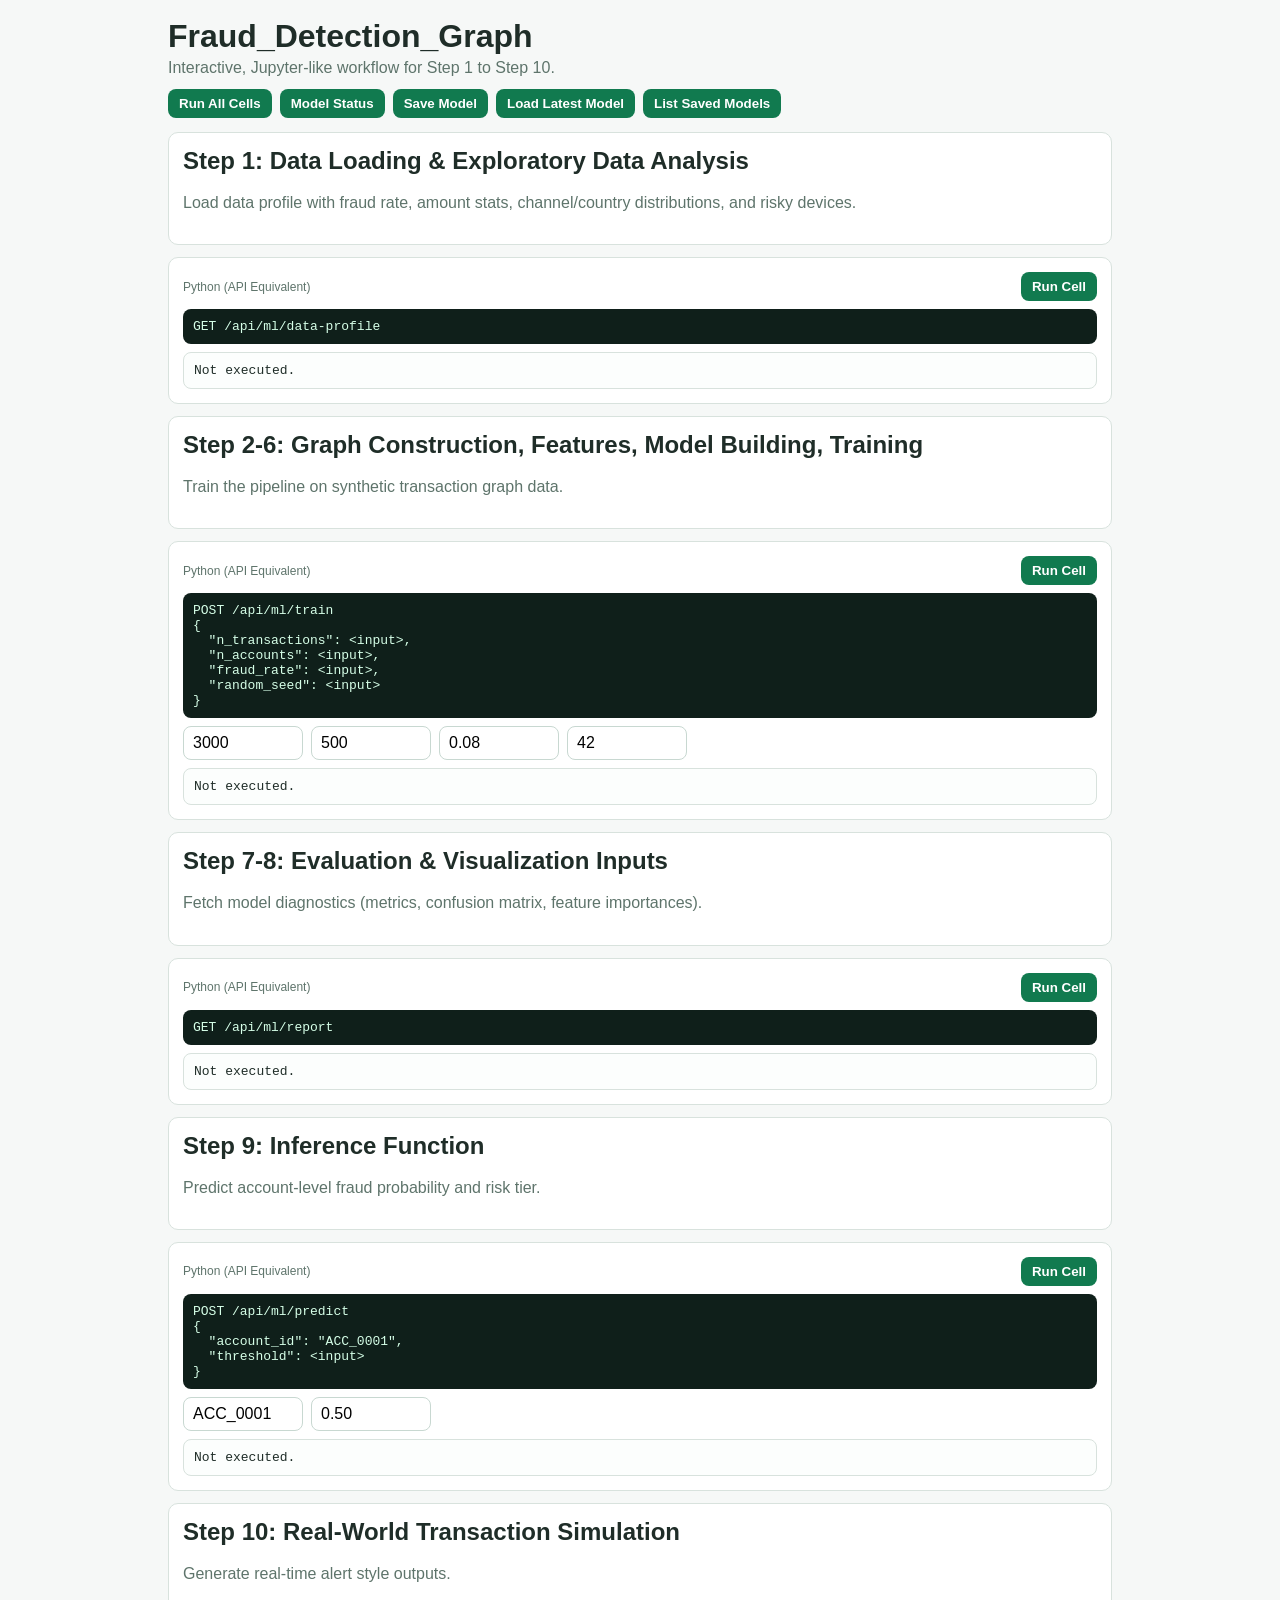
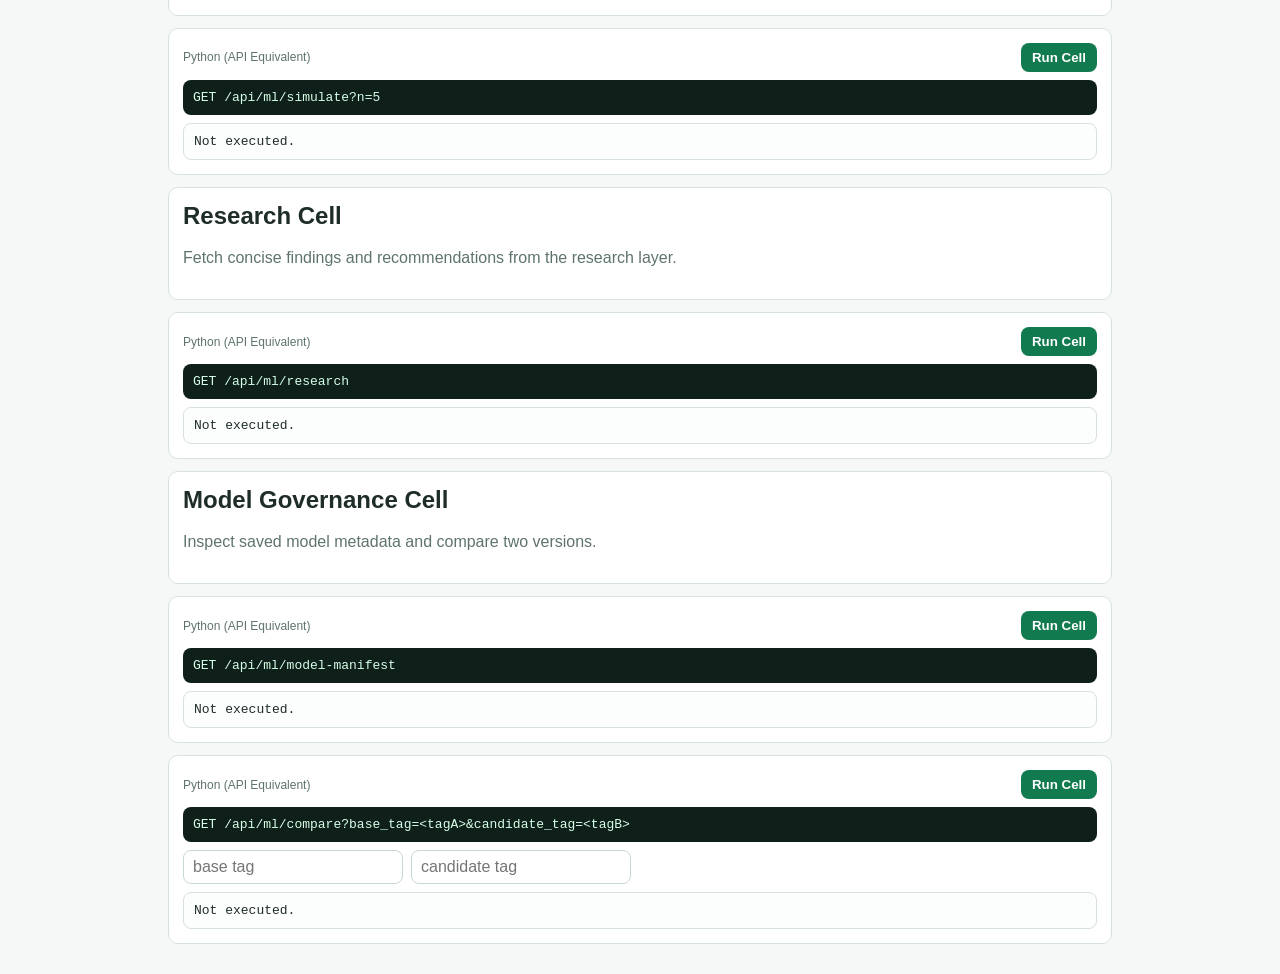
==== frontend/notebook.html @ 2dd6fee1 "feat: major upgrade to Fraud_Detection_Graph full-stack platform Backend: added notebook route, exte" ====
<!doctype html>
<html lang="en">
  <head>
    <meta charset="UTF-8" />
    <meta name="viewport" content="width=device-width, initial-scale=1.0" />
    <title>Fraud_Detection_Graph</title>
    <style>
      :root {
        --bg: #f6f8f7;
        --ink: #1f2d28;
        --muted: #5e746b;
        --card: #ffffff;
        --code: #0f1f1a;
        --accent: #117a4f;
      }
      * { box-sizing: border-box; }
      body { margin: 0; background: var(--bg); color: var(--ink); font-family: "Segoe UI", Tahoma, sans-serif; }
      .wrap { max-width: 980px; margin: 0 auto; padding: 18px; }
      .header { margin-bottom: 12px; }
      .header h1 { margin: 0; }
      .header p { margin: 4px 0 0; color: var(--muted); }
      .topbar {
        display: flex; gap: 8px; flex-wrap: wrap; margin: 10px 0 14px;
      }
      .cell {
        background: var(--card);
        border: 1px solid #d8e2dd;
        border-radius: 10px;
        padding: 14px;
        margin-bottom: 12px;
      }
      .md h2 { margin: 0 0 6px; }
      .md p, .md li { color: var(--muted); line-height: 1.45; }
      .code .toolbar { display: flex; justify-content: space-between; align-items: center; margin-bottom: 8px; }
      .lang { font-size: 12px; color: var(--muted); }
      button {
        border: 0; border-radius: 8px; background: var(--accent); color: white;
        padding: 7px 11px; cursor: pointer; font-weight: 600;
      }
      .in {
        padding: 7px 9px; border: 1px solid #c8d8d1; border-radius: 8px; font: inherit; width: 120px;
      }
      pre {
        margin: 0; padding: 10px; border-radius: 8px;
        background: var(--code); color: #d6ffe8; overflow: auto; font-size: 13px;
      }
      .out {
        margin-top: 8px; border: 1px solid #d8e2dd; border-radius: 8px;
        background: #fcfefd; padding: 10px; font-family: Consolas, monospace; font-size: 13px; white-space: pre-wrap;
      }
    </style>
  </head>
  <body>
    <div class="wrap">
      <div class="header">
        <h1>Fraud_Detection_Graph</h1>
        <p>Interactive, Jupyter-like workflow for Step 1 to Step 10.</p>
      </div>
      <div class="topbar">
        <button id="runAllBtn">Run All Cells</button>
        <button id="statusBtn">Model Status</button>
        <button id="saveBtn">Save Model</button>
        <button id="loadBtn">Load Latest Model</button>
        <button id="modelsBtn">List Saved Models</button>
      </div>

      <section class="cell md">
        <h2>Step 1: Data Loading & Exploratory Data Analysis</h2>
        <p>Load data profile with fraud rate, amount stats, channel/country distributions, and risky devices.</p>
      </section>
      <section class="cell code">
        <div class="toolbar">
          <span class="lang">Python (API Equivalent)</span>
          <button data-run="profile">Run Cell</button>
        </div>
        <pre>GET /api/ml/data-profile</pre>
        <div id="out-profile" class="out">Not executed.</div>
      </section>

      <section class="cell md">
        <h2>Step 2-6: Graph Construction, Features, Model Building, Training</h2>
        <p>Train the pipeline on synthetic transaction graph data.</p>
      </section>
      <section class="cell code">
        <div class="toolbar">
          <span class="lang">Python (API Equivalent)</span>
          <button data-run="train">Run Cell</button>
        </div>
        <pre>POST /api/ml/train
{
  "n_transactions": &lt;input&gt;,
  "n_accounts": &lt;input&gt;,
  "fraud_rate": &lt;input&gt;,
  "random_seed": &lt;input&gt;
}</pre>
        <div style="display:flex; gap:8px; flex-wrap:wrap; margin-top:8px;">
          <input class="in" id="nTx" type="number" value="3000" min="500" max="20000" />
          <input class="in" id="nAccounts" type="number" value="500" min="100" max="5000" />
          <input class="in" id="fraudRate" type="number" value="0.08" min="0.01" max="0.5" step="0.01" />
          <input class="in" id="seed" type="number" value="42" min="1" max="99999" />
        </div>
        <div id="out-train" class="out">Not executed.</div>
      </section>

      <section class="cell md">
        <h2>Step 7-8: Evaluation & Visualization Inputs</h2>
        <p>Fetch model diagnostics (metrics, confusion matrix, feature importances).</p>
      </section>
      <section class="cell code">
        <div class="toolbar">
          <span class="lang">Python (API Equivalent)</span>
          <button data-run="report">Run Cell</button>
        </div>
        <pre>GET /api/ml/report</pre>
        <div id="out-report" class="out">Not executed.</div>
      </section>

      <section class="cell md">
        <h2>Step 9: Inference Function</h2>
        <p>Predict account-level fraud probability and risk tier.</p>
      </section>
      <section class="cell code">
        <div class="toolbar">
          <span class="lang">Python (API Equivalent)</span>
          <button data-run="predict">Run Cell</button>
        </div>
        <pre>POST /api/ml/predict
{
  "account_id": "ACC_0001",
  "threshold": &lt;input&gt;
}</pre>
        <div style="display:flex; gap:8px; flex-wrap:wrap; margin-top:8px;">
          <input class="in" id="predictAccount" type="text" value="ACC_0001" />
          <input class="in" id="threshold" type="number" value="0.50" min="0.05" max="0.95" step="0.01" />
        </div>
        <div id="out-predict" class="out">Not executed.</div>
      </section>

      <section class="cell md">
        <h2>Step 10: Real-World Transaction Simulation</h2>
        <p>Generate real-time alert style outputs.</p>
      </section>
      <section class="cell code">
        <div class="toolbar">
          <span class="lang">Python (API Equivalent)</span>
          <button data-run="simulate">Run Cell</button>
        </div>
        <pre>GET /api/ml/simulate?n=5</pre>
        <div id="out-simulate" class="out">Not executed.</div>
      </section>

      <section class="cell md">
        <h2>Research Cell</h2>
        <p>Fetch concise findings and recommendations from the research layer.</p>
      </section>
      <section class="cell code">
        <div class="toolbar">
          <span class="lang">Python (API Equivalent)</span>
          <button data-run="research">Run Cell</button>
        </div>
        <pre>GET /api/ml/research</pre>
        <div id="out-research" class="out">Not executed.</div>
      </section>

      <section class="cell md">
        <h2>Model Governance Cell</h2>
        <p>Inspect saved model metadata and compare two versions.</p>
      </section>
      <section class="cell code">
        <div class="toolbar">
          <span class="lang">Python (API Equivalent)</span>
          <button data-run="manifest">Run Cell</button>
        </div>
        <pre>GET /api/ml/model-manifest</pre>
        <div id="out-manifest" class="out">Not executed.</div>
      </section>
      <section class="cell code">
        <div class="toolbar">
          <span class="lang">Python (API Equivalent)</span>
          <button data-run="compare">Run Cell</button>
        </div>
        <pre>GET /api/ml/compare?base_tag=&lt;tagA&gt;&candidate_tag=&lt;tagB&gt;</pre>
        <div style="display:flex; gap:8px; flex-wrap:wrap; margin-top:8px;">
          <input class="in" id="baseTag" type="text" placeholder="base tag" style="width:220px;" />
          <input class="in" id="candidateTag" type="text" placeholder="candidate tag" style="width:220px;" />
        </div>
        <div id="out-compare" class="out">Not executed.</div>
      </section>
    </div>

    <script>
      async function callApi(url, options = {}) {
        const res = await fetch(url, options);
        const text = await res.text();
        let data = text;
        try { data = JSON.parse(text); } catch {}
        if (!res.ok) throw new Error(typeof data === "string" ? data : JSON.stringify(data, null, 2));
        return data;
      }

      function show(id, data) {
        document.getElementById(id).textContent = typeof data === "string" ? data : JSON.stringify(data, null, 2);
      }

      async function run(which) {
        try {
          if (which === "profile") show("out-profile", await callApi("/api/ml/data-profile"));
          if (which === "train") show("out-train", await callApi("/api/ml/train", {
            method: "POST",
            headers: { "Content-Type": "application/json" },
            body: JSON.stringify({
              n_transactions: Number(document.getElementById("nTx").value),
              n_accounts: Number(document.getElementById("nAccounts").value),
              fraud_rate: Number(document.getElementById("fraudRate").value),
              random_seed: Number(document.getElementById("seed").value)
            })
          }));
          if (which === "report") show("out-report", await callApi("/api/ml/report"));
          if (which === "predict") show("out-predict", await callApi("/api/ml/predict", {
            method: "POST",
            headers: { "Content-Type": "application/json" },
            body: JSON.stringify({
              account_id: document.getElementById("predictAccount").value,
              threshold: Number(document.getElementById("threshold").value)
            })
          }));
          if (which === "simulate") show("out-simulate", await callApi("/api/ml/simulate?n=5"));
          if (which === "research") show("out-research", await callApi("/api/ml/research"));
          if (which === "status") show("out-report", await callApi("/api/ml/status"));
          if (which === "save") show("out-report", await callApi("/api/ml/save", { method: "POST" }));
          if (which === "load") show("out-report", await callApi("/api/ml/load", { method: "POST" }));
          if (which === "models") {
            const models = await callApi("/api/ml/models");
            show("out-report", models);
            if (models.length >= 2) {
              document.getElementById("baseTag").value = models[1];
              document.getElementById("candidateTag").value = models[0];
            } else if (models.length === 1) {
              document.getElementById("baseTag").value = models[0];
              document.getElementById("candidateTag").value = models[0];
            }
          }
          if (which === "manifest") show("out-manifest", await callApi("/api/ml/model-manifest"));
          if (which === "compare") {
            const base = encodeURIComponent(document.getElementById("baseTag").value);
            const cand = encodeURIComponent(document.getElementById("candidateTag").value);
            show("out-compare", await callApi(`/api/ml/compare?base_tag=${base}&candidate_tag=${cand}`));
          }
        } catch (e) {
          const map = {
            profile: "out-profile",
            train: "out-train",
            report: "out-report",
            predict: "out-predict",
            simulate: "out-simulate",
            research: "out-research",
            status: "out-report",
            save: "out-report",
            load: "out-report",
            models: "out-report",
            manifest: "out-manifest",
            compare: "out-compare"
          };
          show(map[which], `Error: ${e.message}`);
        }
      }

      document.querySelectorAll("button[data-run]").forEach((btn) => {
        btn.addEventListener("click", () => run(btn.dataset.run));
      });
      document.getElementById("statusBtn").addEventListener("click", () => run("status"));
      document.getElementById("saveBtn").addEventListener("click", () => run("save"));
      document.getElementById("loadBtn").addEventListener("click", () => run("load"));
      document.getElementById("modelsBtn").addEventListener("click", () => run("models"));
      document.getElementById("runAllBtn").addEventListener("click", async () => {
        for (const step of ["profile", "train", "report", "predict", "simulate", "research", "save", "models", "manifest"]) {
          // keep sequential order like notebook execution
          await run(step);
        }
      });
    </script>
  </body>
</html>
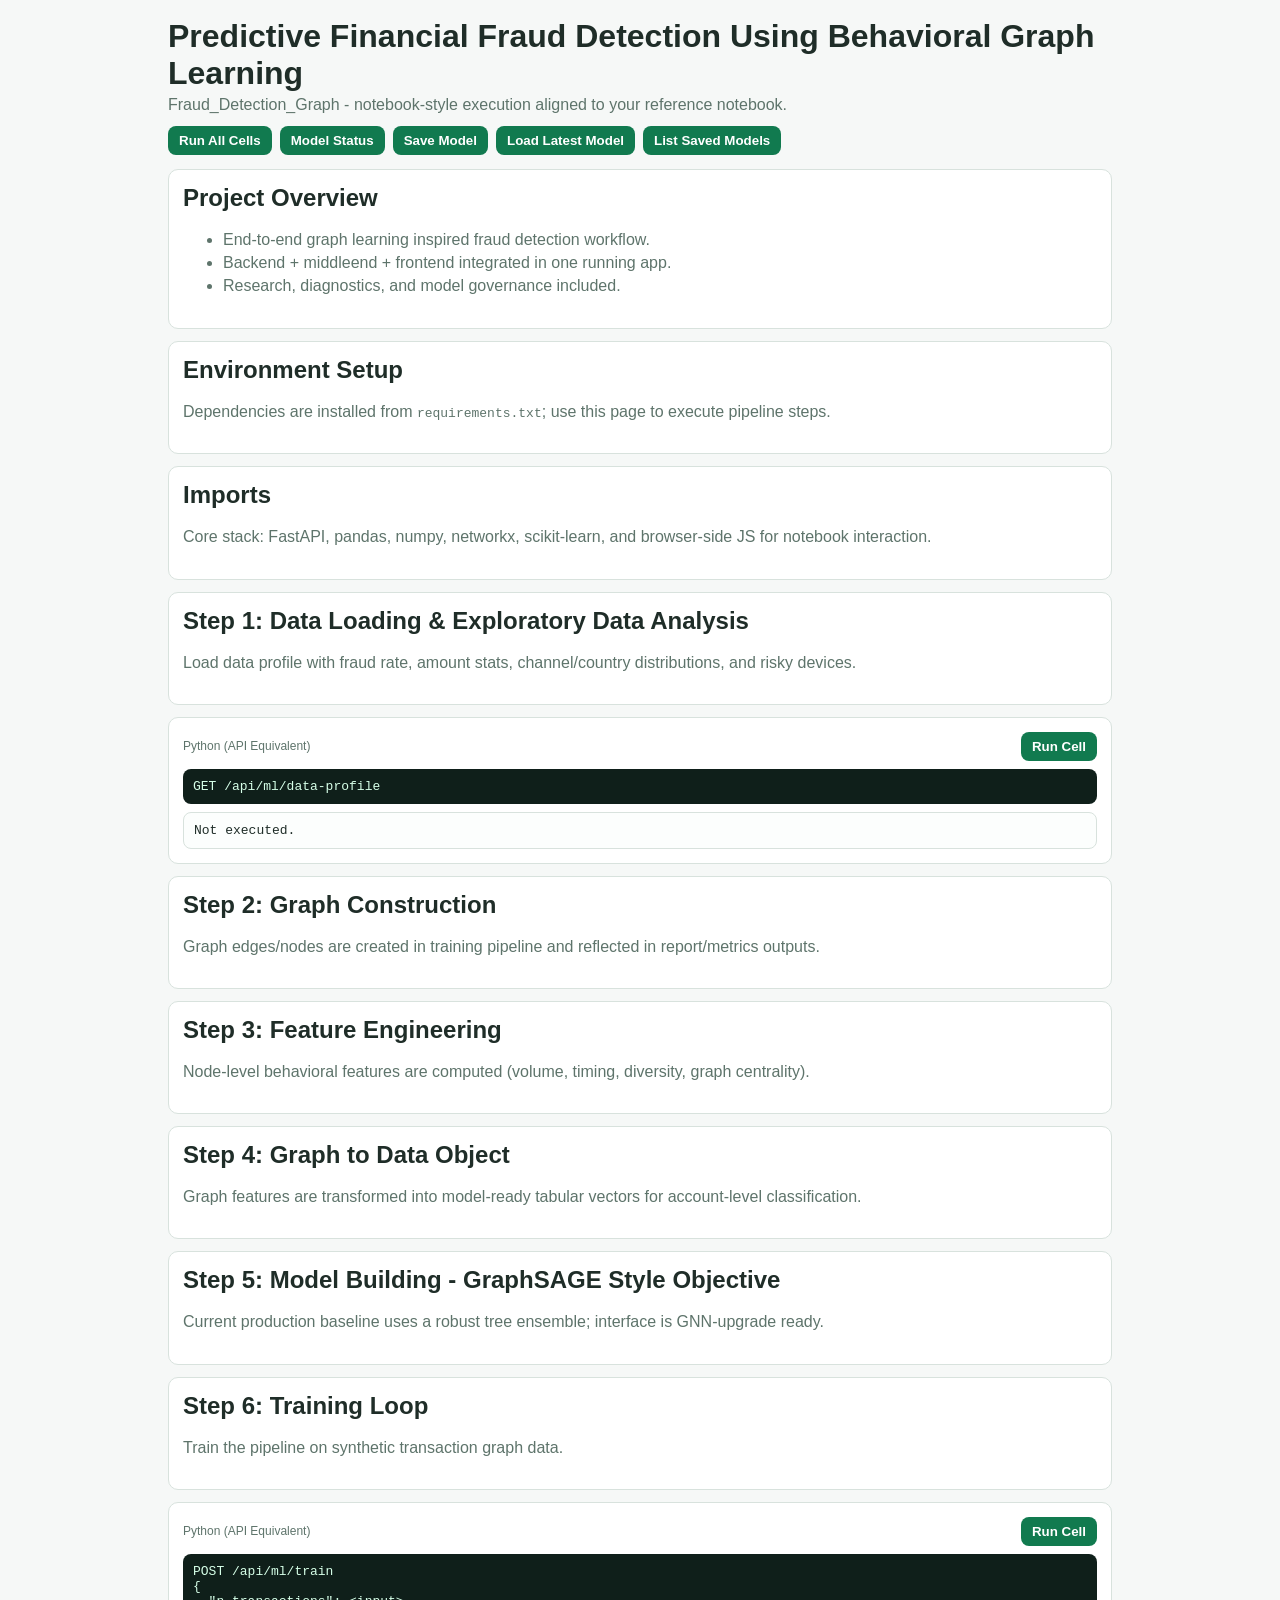
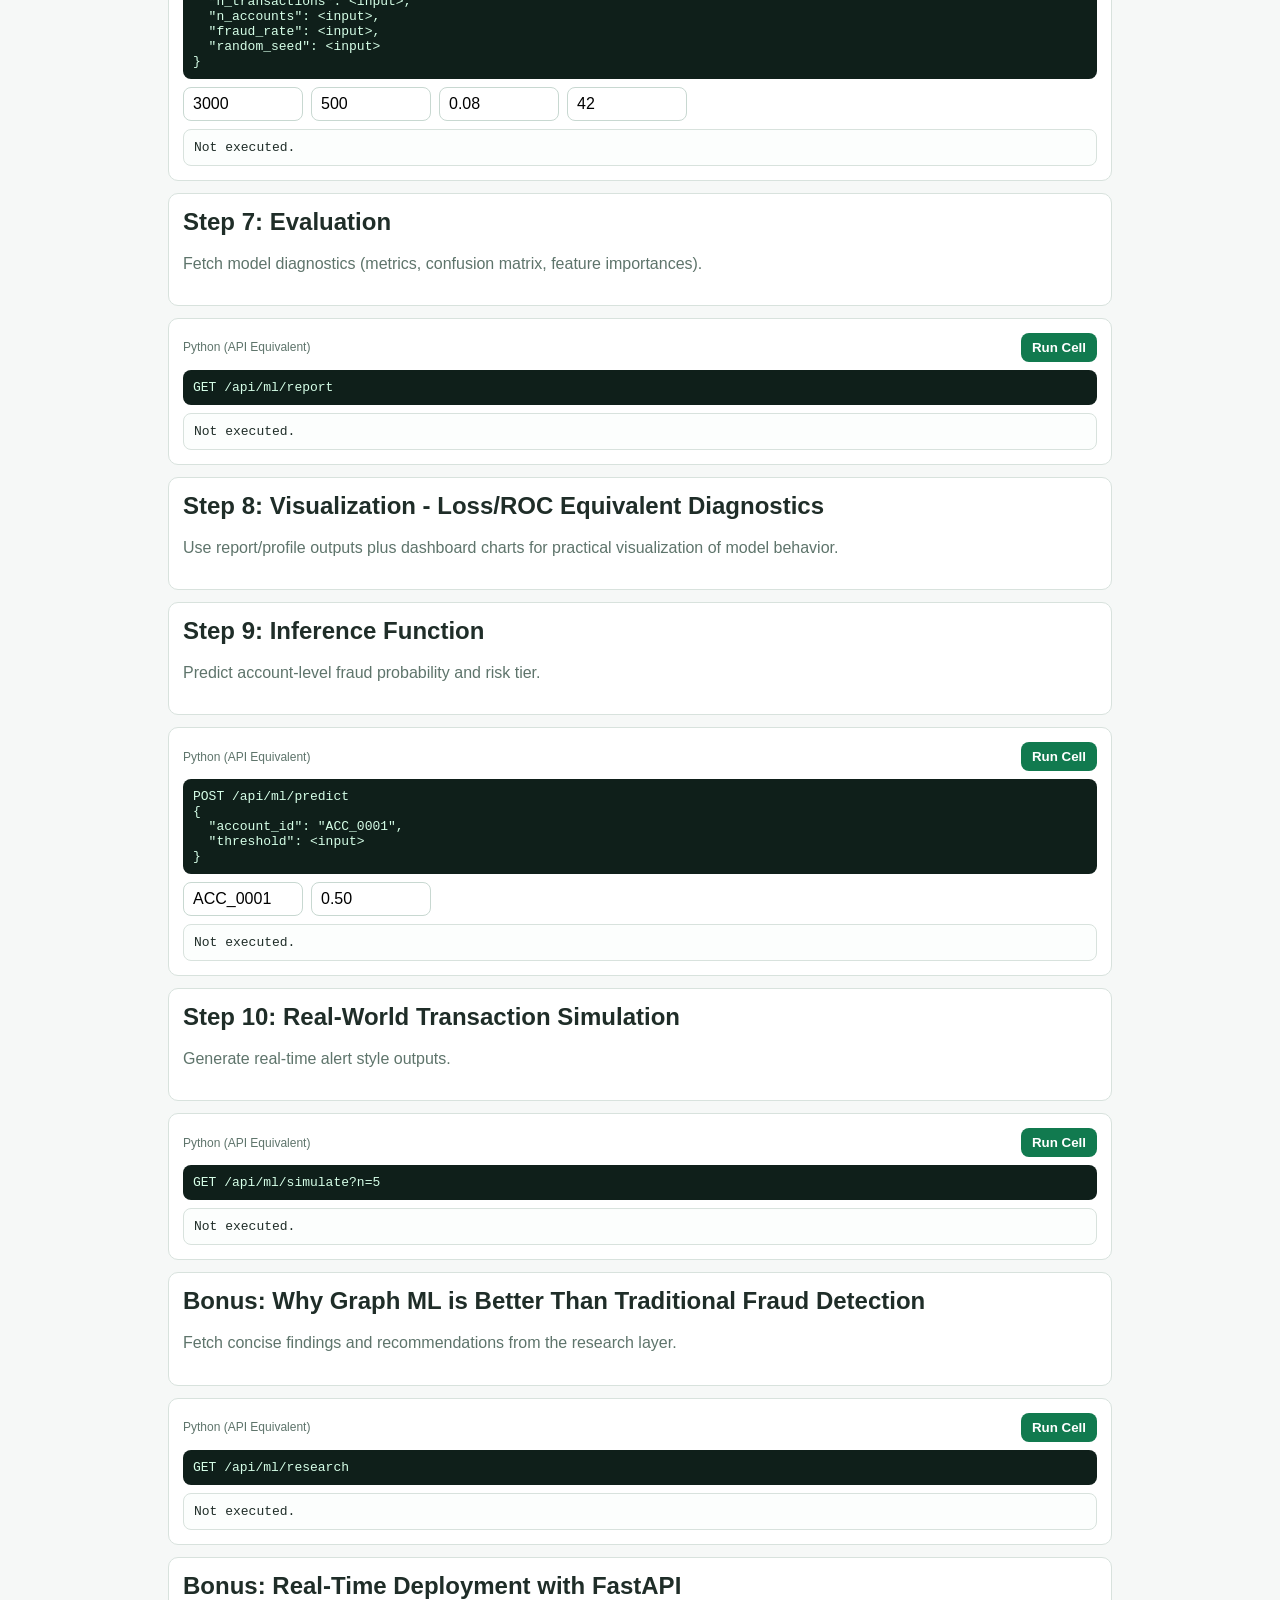
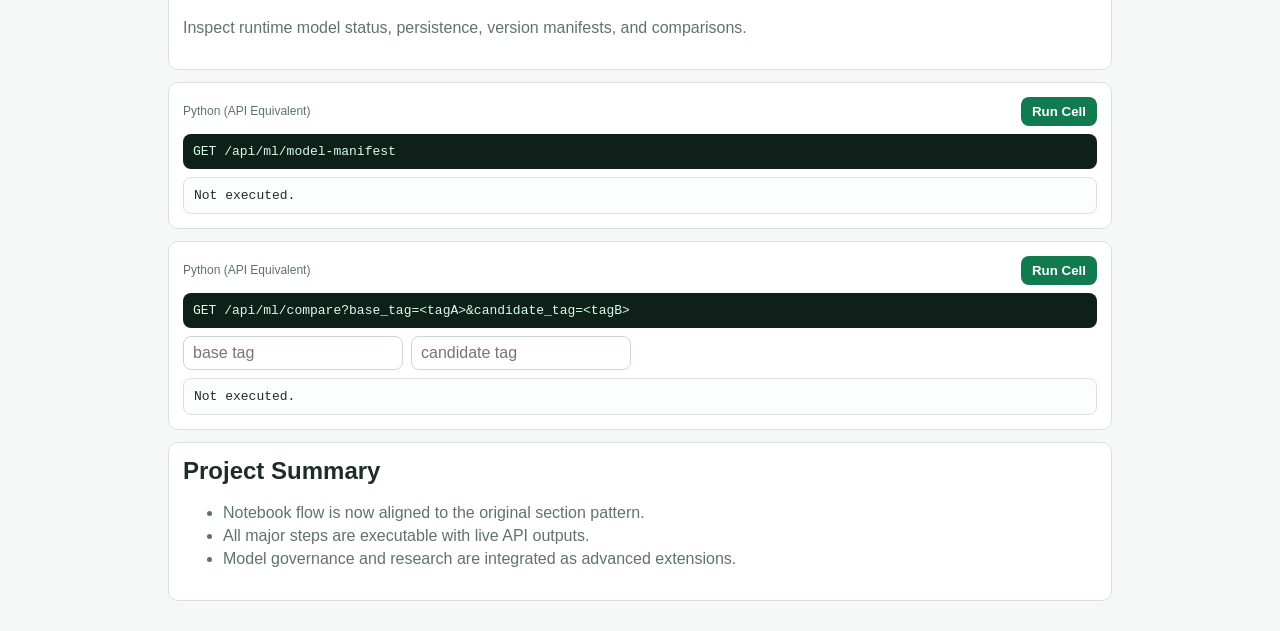
==== commit cc44219e: "Align repo with reference notebook structure and improve full-stack demo" ====
--- a/frontend/notebook.html
+++ b/frontend/notebook.html
@@ -53,8 +53,8 @@
   <body>
     <div class="wrap">
       <div class="header">
-        <h1>Fraud_Detection_Graph</h1>
-        <p>Interactive, Jupyter-like workflow for Step 1 to Step 10.</p>
+        <h1>Predictive Financial Fraud Detection Using Behavioral Graph Learning</h1>
+        <p>Fraud_Detection_Graph - notebook-style execution aligned to your reference notebook.</p>
       </div>
       <div class="topbar">
         <button id="runAllBtn">Run All Cells</button>
@@ -65,6 +65,25 @@
       </div>
 
       <section class="cell md">
+        <h2>Project Overview</h2>
+        <ul>
+          <li>End-to-end graph learning inspired fraud detection workflow.</li>
+          <li>Backend + middleend + frontend integrated in one running app.</li>
+          <li>Research, diagnostics, and model governance included.</li>
+        </ul>
+      </section>
+
+      <section class="cell md">
+        <h2>Environment Setup</h2>
+        <p>Dependencies are installed from <code>requirements.txt</code>; use this page to execute pipeline steps.</p>
+      </section>
+
+      <section class="cell md">
+        <h2>Imports</h2>
+        <p>Core stack: FastAPI, pandas, numpy, networkx, scikit-learn, and browser-side JS for notebook interaction.</p>
+      </section>
+
+      <section class="cell md">
         <h2>Step 1: Data Loading & Exploratory Data Analysis</h2>
         <p>Load data profile with fraud rate, amount stats, channel/country distributions, and risky devices.</p>
       </section>
@@ -78,7 +97,27 @@
       </section>
 
       <section class="cell md">
-        <h2>Step 2-6: Graph Construction, Features, Model Building, Training</h2>
+        <h2>Step 2: Graph Construction</h2>
+        <p>Graph edges/nodes are created in training pipeline and reflected in report/metrics outputs.</p>
+      </section>
+
+      <section class="cell md">
+        <h2>Step 3: Feature Engineering</h2>
+        <p>Node-level behavioral features are computed (volume, timing, diversity, graph centrality).</p>
+      </section>
+
+      <section class="cell md">
+        <h2>Step 4: Graph to Data Object</h2>
+        <p>Graph features are transformed into model-ready tabular vectors for account-level classification.</p>
+      </section>
+
+      <section class="cell md">
+        <h2>Step 5: Model Building - GraphSAGE Style Objective</h2>
+        <p>Current production baseline uses a robust tree ensemble; interface is GNN-upgrade ready.</p>
+      </section>
+
+      <section class="cell md">
+        <h2>Step 6: Training Loop</h2>
         <p>Train the pipeline on synthetic transaction graph data.</p>
       </section>
       <section class="cell code">
@@ -103,7 +142,7 @@
       </section>
 
       <section class="cell md">
-        <h2>Step 7-8: Evaluation & Visualization Inputs</h2>
+        <h2>Step 7: Evaluation</h2>
         <p>Fetch model diagnostics (metrics, confusion matrix, feature importances).</p>
       </section>
       <section class="cell code">
@@ -113,6 +152,11 @@
         </div>
         <pre>GET /api/ml/report</pre>
         <div id="out-report" class="out">Not executed.</div>
+      </section>
+
+      <section class="cell md">
+        <h2>Step 8: Visualization - Loss/ROC Equivalent Diagnostics</h2>
+        <p>Use report/profile outputs plus dashboard charts for practical visualization of model behavior.</p>
       </section>
 
       <section class="cell md">
@@ -150,7 +194,7 @@
       </section>
 
       <section class="cell md">
-        <h2>Research Cell</h2>
+        <h2>Bonus: Why Graph ML is Better Than Traditional Fraud Detection</h2>
         <p>Fetch concise findings and recommendations from the research layer.</p>
       </section>
       <section class="cell code">
@@ -163,8 +207,8 @@
       </section>
 
       <section class="cell md">
-        <h2>Model Governance Cell</h2>
-        <p>Inspect saved model metadata and compare two versions.</p>
+        <h2>Bonus: Real-Time Deployment with FastAPI</h2>
+        <p>Inspect runtime model status, persistence, version manifests, and comparisons.</p>
       </section>
       <section class="cell code">
         <div class="toolbar">
@@ -185,6 +229,15 @@
           <input class="in" id="candidateTag" type="text" placeholder="candidate tag" style="width:220px;" />
         </div>
         <div id="out-compare" class="out">Not executed.</div>
+      </section>
+
+      <section class="cell md">
+        <h2>Project Summary</h2>
+        <ul>
+          <li>Notebook flow is now aligned to the original section pattern.</li>
+          <li>All major steps are executable with live API outputs.</li>
+          <li>Model governance and research are integrated as advanced extensions.</li>
+        </ul>
       </section>
     </div>
 
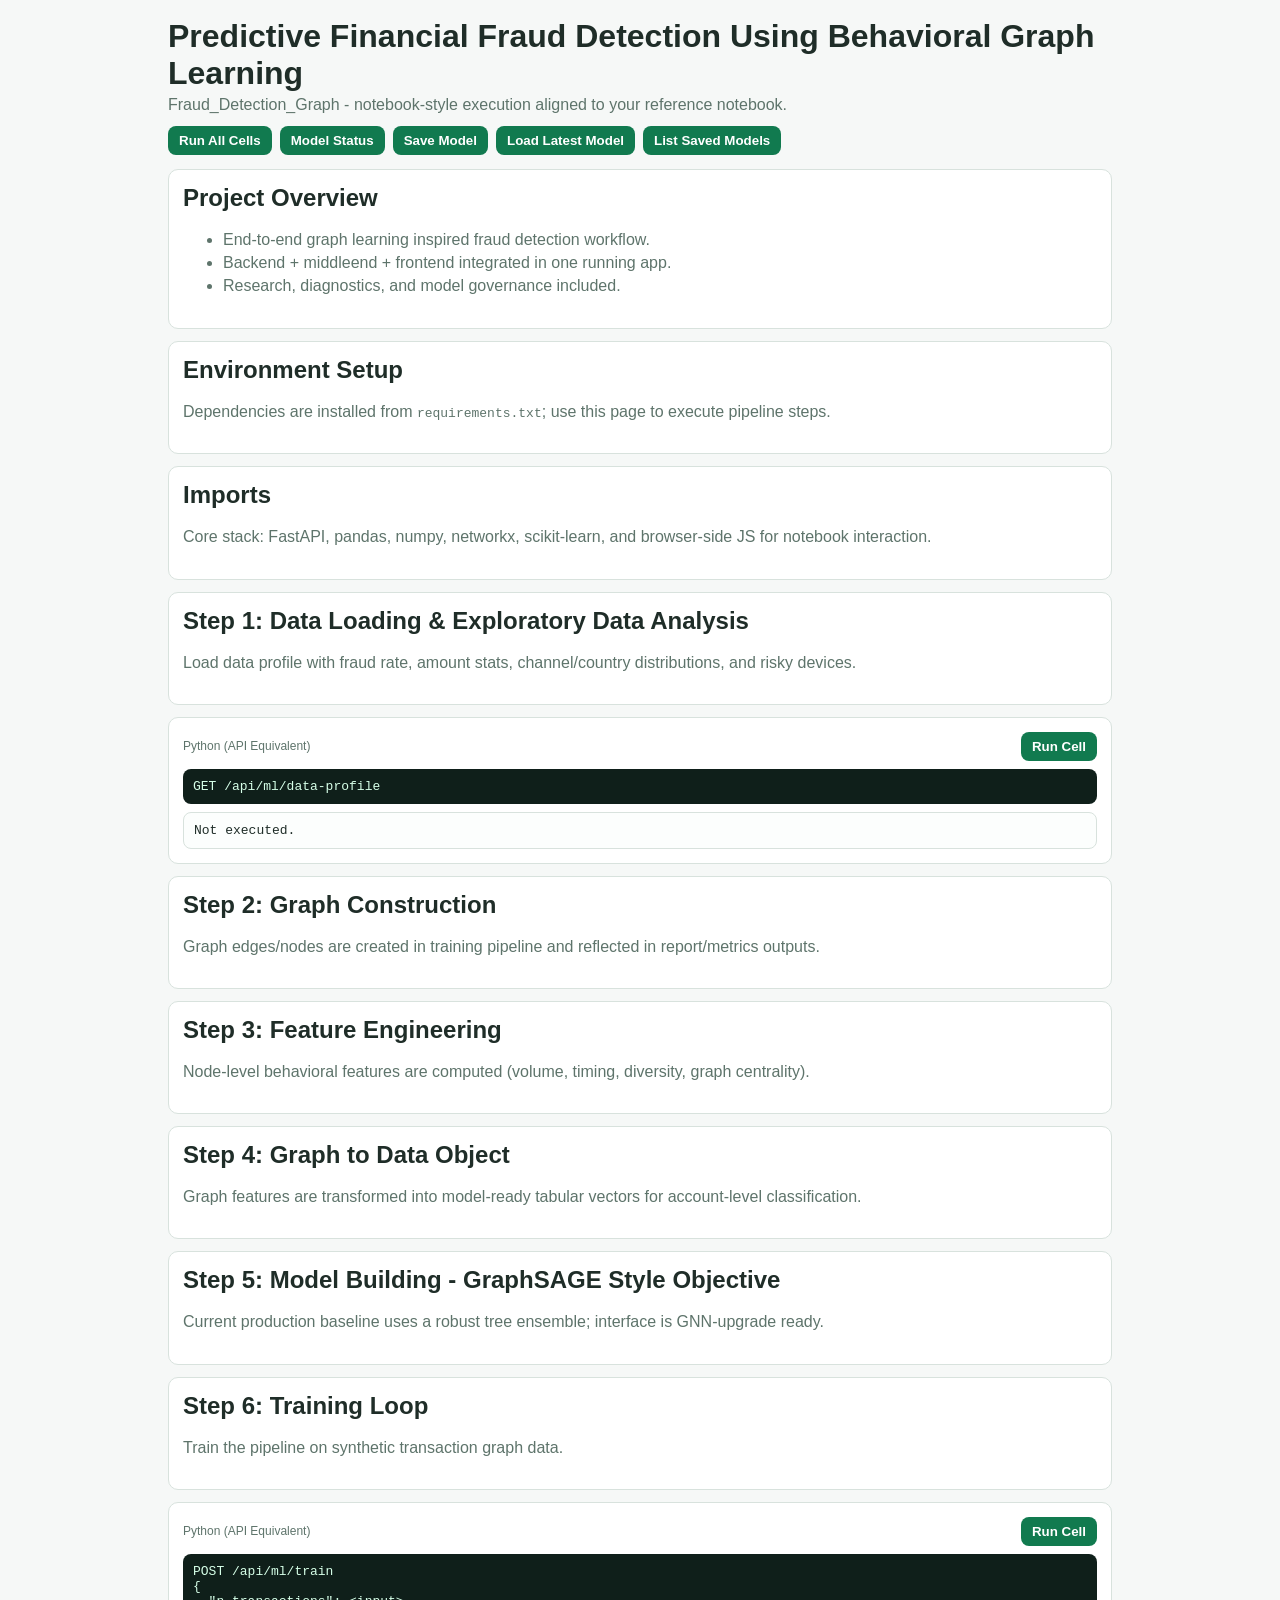
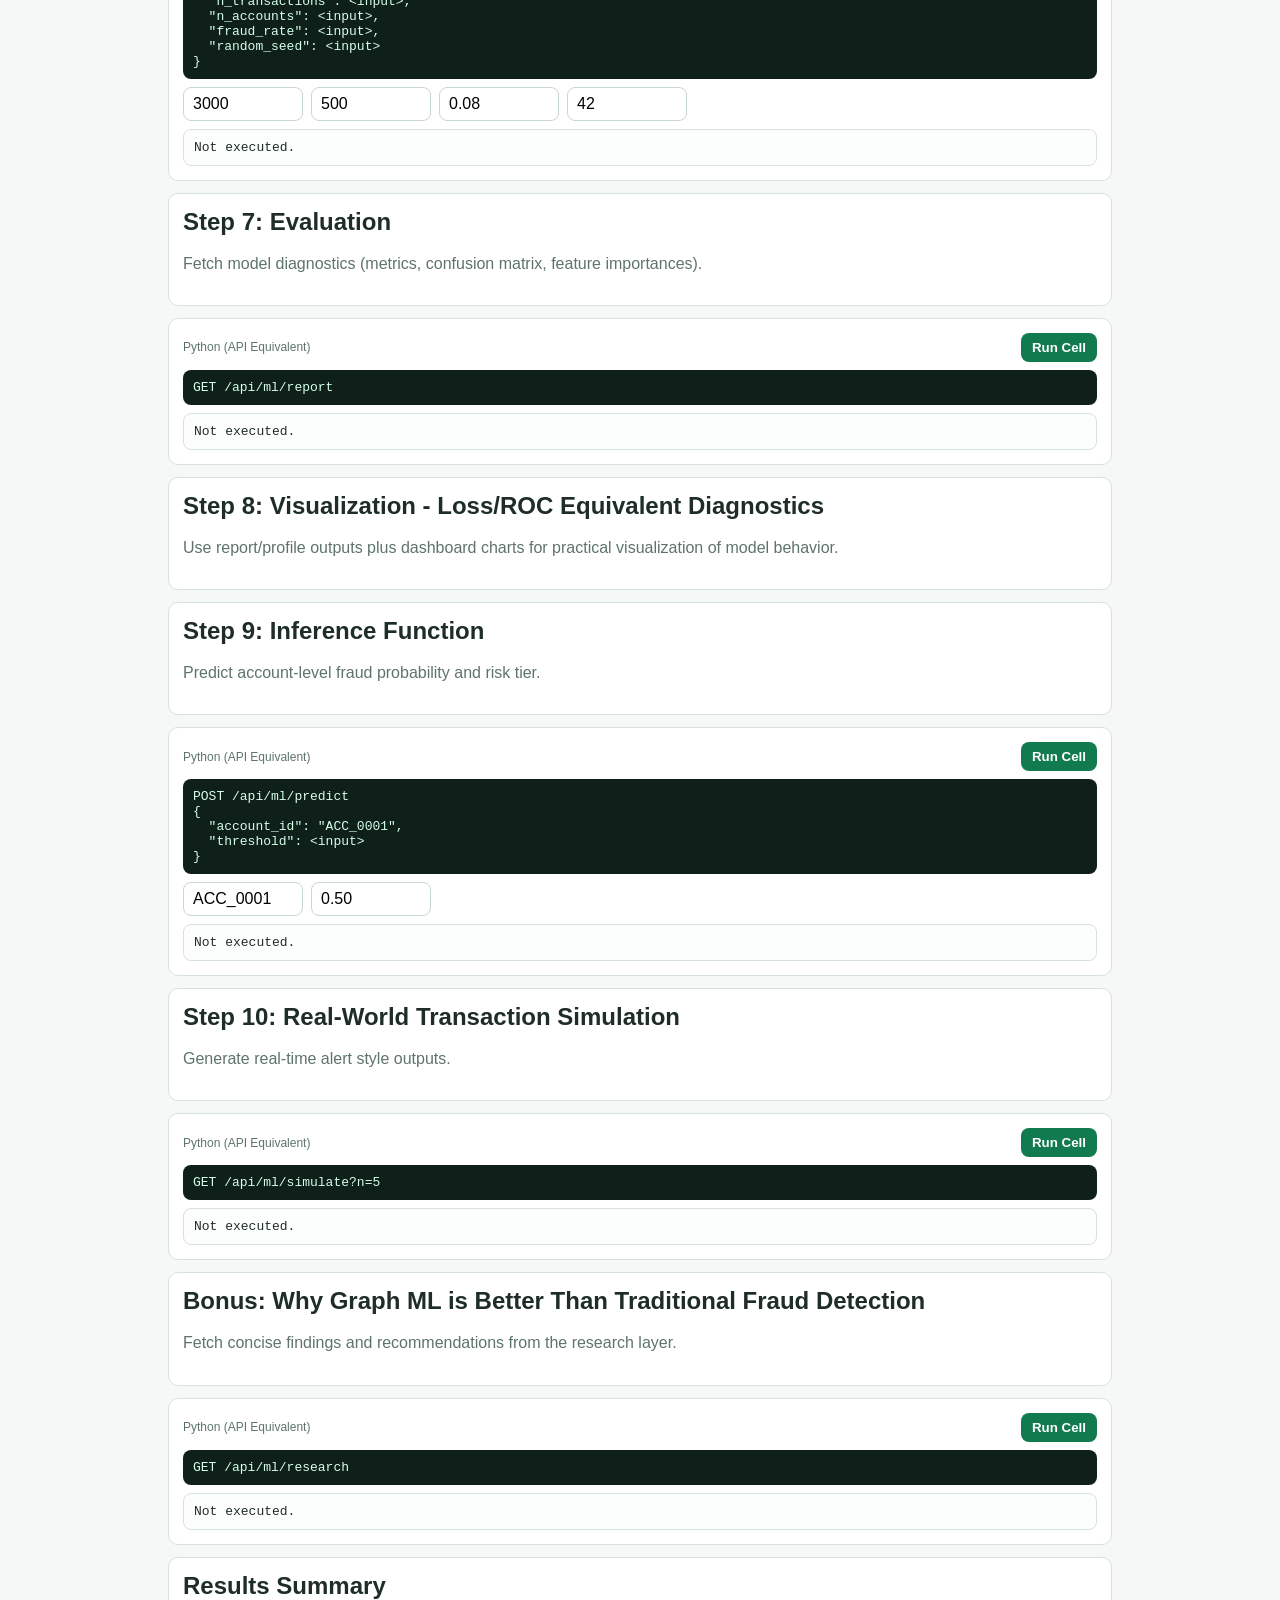
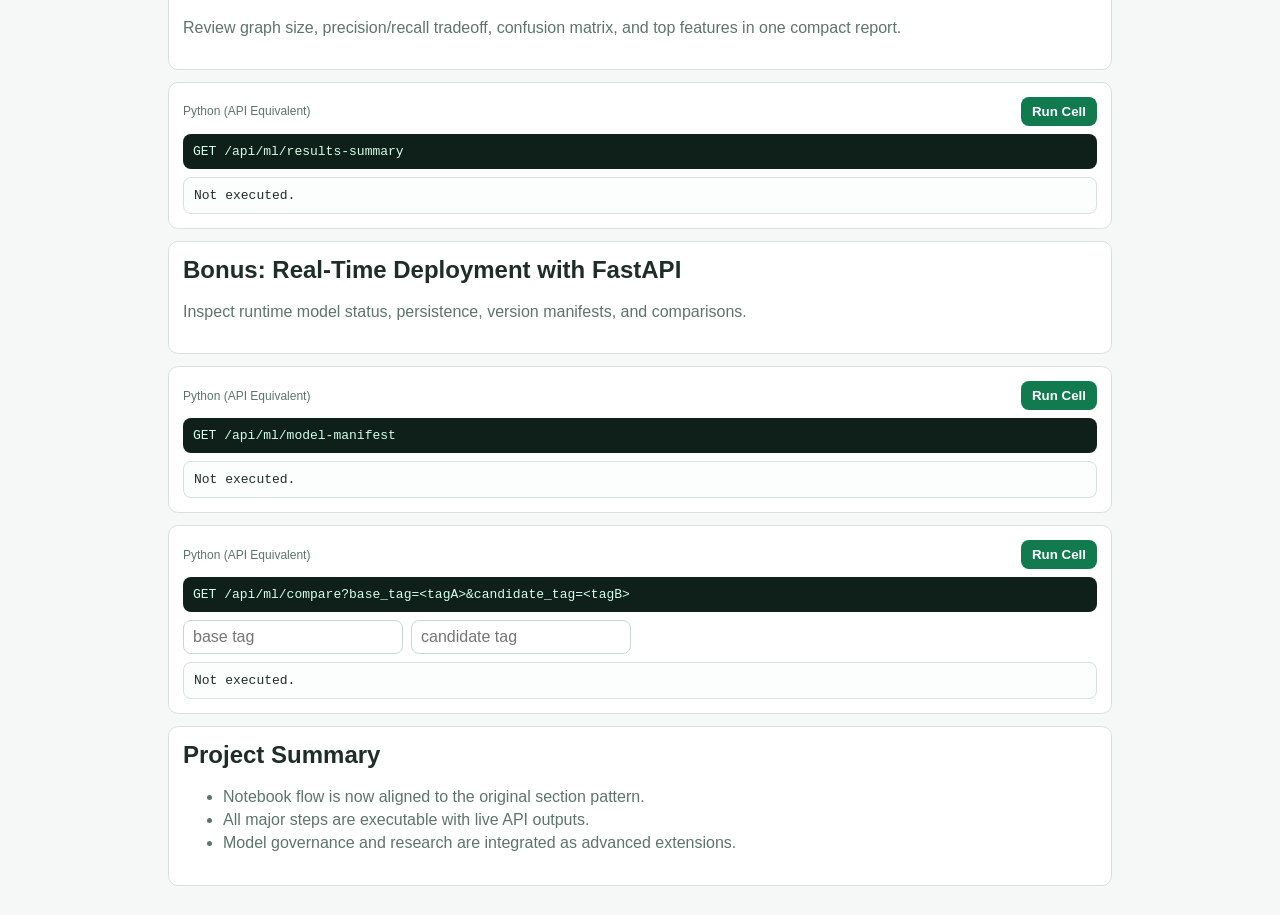
==== commit 7293ae15: "Add staged notebook workflow and results summary improvements" ====
--- a/frontend/notebook.html
+++ b/frontend/notebook.html
@@ -204,6 +204,19 @@
         </div>
         <pre>GET /api/ml/research</pre>
         <div id="out-research" class="out">Not executed.</div>
+      </section>
+
+      <section class="cell md">
+        <h2>Results Summary</h2>
+        <p>Review graph size, precision/recall tradeoff, confusion matrix, and top features in one compact report.</p>
+      </section>
+      <section class="cell code">
+        <div class="toolbar">
+          <span class="lang">Python (API Equivalent)</span>
+          <button data-run="results">Run Cell</button>
+        </div>
+        <pre>GET /api/ml/results-summary</pre>
+        <div id="out-results" class="out">Not executed.</div>
       </section>
 
       <section class="cell md">
@@ -279,6 +292,7 @@
           }));
           if (which === "simulate") show("out-simulate", await callApi("/api/ml/simulate?n=5"));
           if (which === "research") show("out-research", await callApi("/api/ml/research"));
+          if (which === "results") show("out-results", await callApi("/api/ml/results-summary"));
           if (which === "status") show("out-report", await callApi("/api/ml/status"));
           if (which === "save") show("out-report", await callApi("/api/ml/save", { method: "POST" }));
           if (which === "load") show("out-report", await callApi("/api/ml/load", { method: "POST" }));
@@ -307,6 +321,7 @@
             predict: "out-predict",
             simulate: "out-simulate",
             research: "out-research",
+            results: "out-results",
             status: "out-report",
             save: "out-report",
             load: "out-report",
@@ -326,7 +341,7 @@
       document.getElementById("loadBtn").addEventListener("click", () => run("load"));
       document.getElementById("modelsBtn").addEventListener("click", () => run("models"));
       document.getElementById("runAllBtn").addEventListener("click", async () => {
-        for (const step of ["profile", "train", "report", "predict", "simulate", "research", "save", "models", "manifest"]) {
+        for (const step of ["profile", "train", "report", "predict", "simulate", "research", "results", "save", "models", "manifest"]) {
           // keep sequential order like notebook execution
           await run(step);
         }
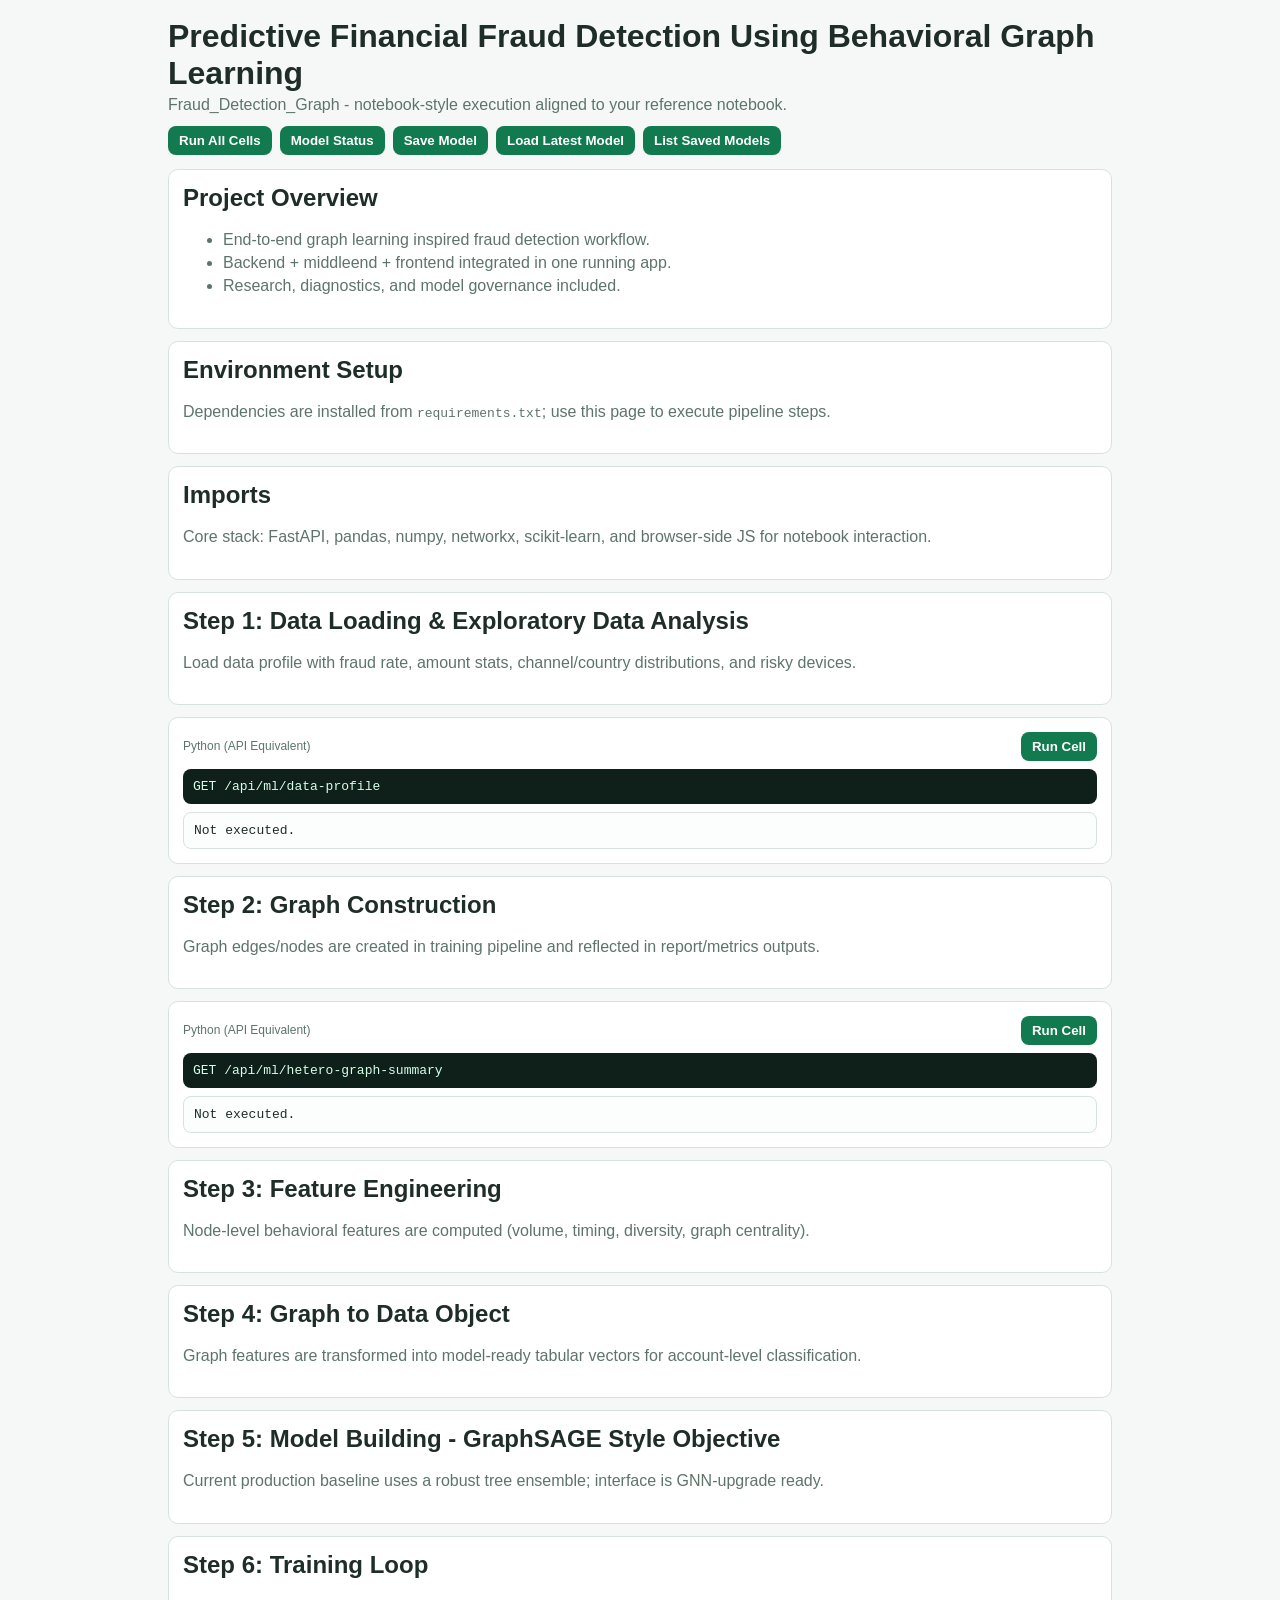
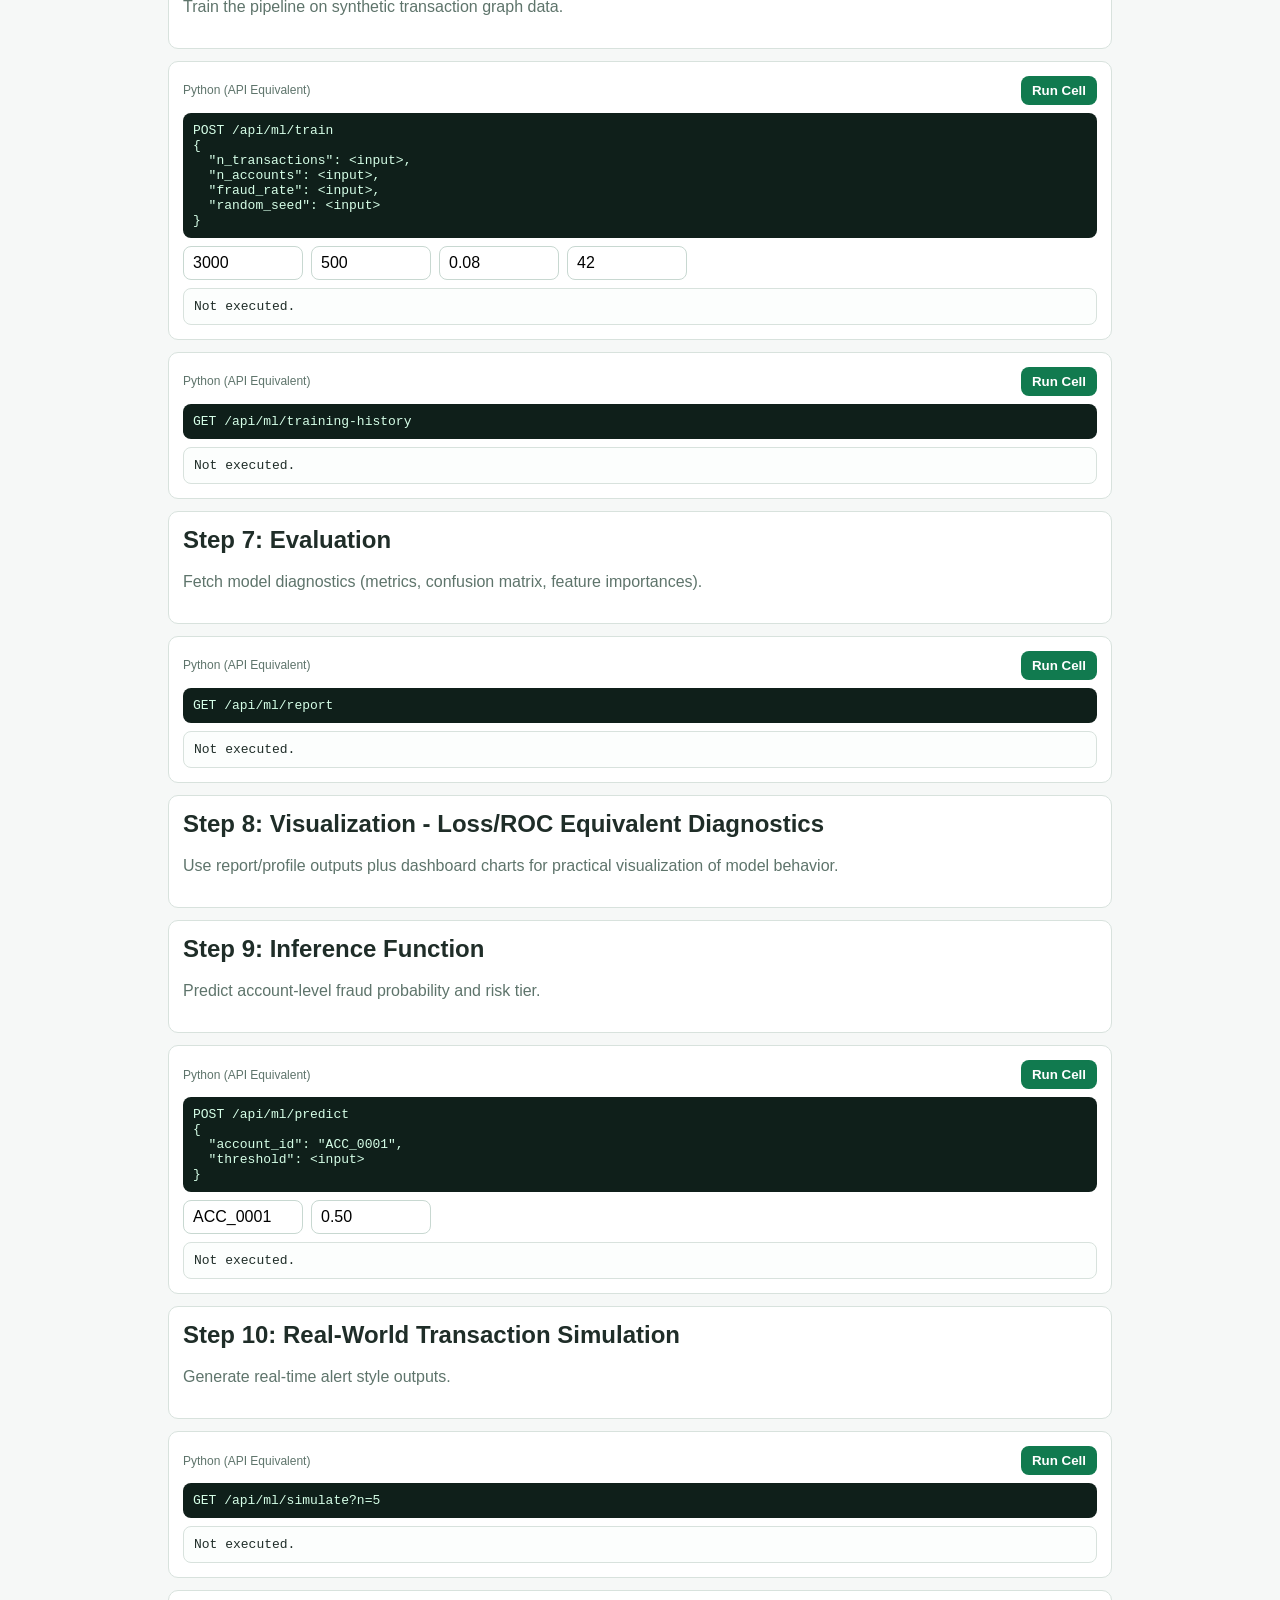
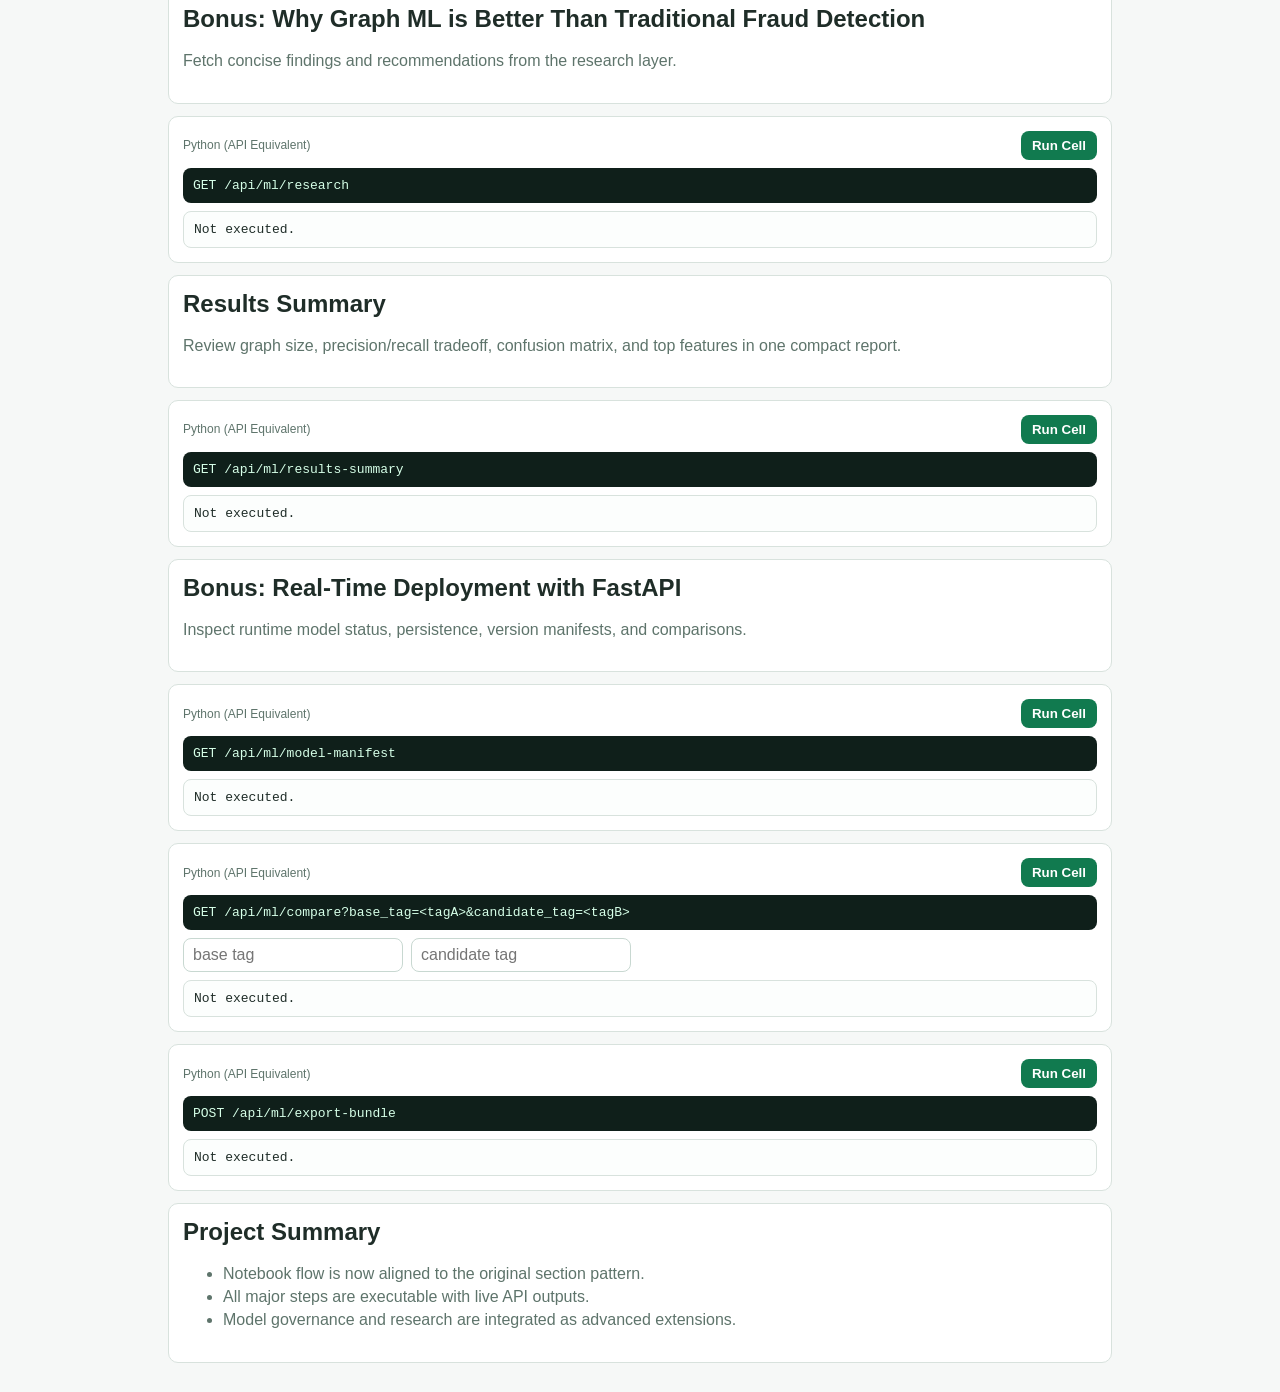
==== commit 74def3c4: "Add training history and heterograph export workflow" ====
--- a/frontend/notebook.html
+++ b/frontend/notebook.html
@@ -100,6 +100,14 @@
         <h2>Step 2: Graph Construction</h2>
         <p>Graph edges/nodes are created in training pipeline and reflected in report/metrics outputs.</p>
       </section>
+      <section class="cell code">
+        <div class="toolbar">
+          <span class="lang">Python (API Equivalent)</span>
+          <button data-run="hetero">Run Cell</button>
+        </div>
+        <pre>GET /api/ml/hetero-graph-summary</pre>
+        <div id="out-hetero" class="out">Not executed.</div>
+      </section>
 
       <section class="cell md">
         <h2>Step 3: Feature Engineering</h2>
@@ -140,6 +148,14 @@
         </div>
         <div id="out-train" class="out">Not executed.</div>
       </section>
+      <section class="cell code">
+        <div class="toolbar">
+          <span class="lang">Python (API Equivalent)</span>
+          <button data-run="history">Run Cell</button>
+        </div>
+        <pre>GET /api/ml/training-history</pre>
+        <div id="out-history" class="out">Not executed.</div>
+      </section>
 
       <section class="cell md">
         <h2>Step 7: Evaluation</h2>
@@ -243,6 +259,14 @@
         </div>
         <div id="out-compare" class="out">Not executed.</div>
       </section>
+      <section class="cell code">
+        <div class="toolbar">
+          <span class="lang">Python (API Equivalent)</span>
+          <button data-run="bundle">Run Cell</button>
+        </div>
+        <pre>POST /api/ml/export-bundle</pre>
+        <div id="out-bundle" class="out">Not executed.</div>
+      </section>
 
       <section class="cell md">
         <h2>Project Summary</h2>
@@ -271,6 +295,7 @@
       async function run(which) {
         try {
           if (which === "profile") show("out-profile", await callApi("/api/ml/data-profile"));
+          if (which === "hetero") show("out-hetero", await callApi("/api/ml/hetero-graph-summary"));
           if (which === "train") show("out-train", await callApi("/api/ml/train", {
             method: "POST",
             headers: { "Content-Type": "application/json" },
@@ -281,6 +306,7 @@
               random_seed: Number(document.getElementById("seed").value)
             })
           }));
+          if (which === "history") show("out-history", await callApi("/api/ml/training-history"));
           if (which === "report") show("out-report", await callApi("/api/ml/report"));
           if (which === "predict") show("out-predict", await callApi("/api/ml/predict", {
             method: "POST",
@@ -313,10 +339,13 @@
             const cand = encodeURIComponent(document.getElementById("candidateTag").value);
             show("out-compare", await callApi(`/api/ml/compare?base_tag=${base}&candidate_tag=${cand}`));
           }
+          if (which === "bundle") show("out-bundle", await callApi("/api/ml/export-bundle", { method: "POST" }));
         } catch (e) {
           const map = {
             profile: "out-profile",
+            hetero: "out-hetero",
             train: "out-train",
+            history: "out-history",
             report: "out-report",
             predict: "out-predict",
             simulate: "out-simulate",
@@ -327,7 +356,8 @@
             load: "out-report",
             models: "out-report",
             manifest: "out-manifest",
-            compare: "out-compare"
+            compare: "out-compare",
+            bundle: "out-bundle"
           };
           show(map[which], `Error: ${e.message}`);
         }
@@ -341,7 +371,7 @@
       document.getElementById("loadBtn").addEventListener("click", () => run("load"));
       document.getElementById("modelsBtn").addEventListener("click", () => run("models"));
       document.getElementById("runAllBtn").addEventListener("click", async () => {
-        for (const step of ["profile", "train", "report", "predict", "simulate", "research", "results", "save", "models", "manifest"]) {
+        for (const step of ["profile", "hetero", "train", "history", "report", "predict", "simulate", "research", "results", "bundle", "save", "models", "manifest"]) {
           // keep sequential order like notebook execution
           await run(step);
         }
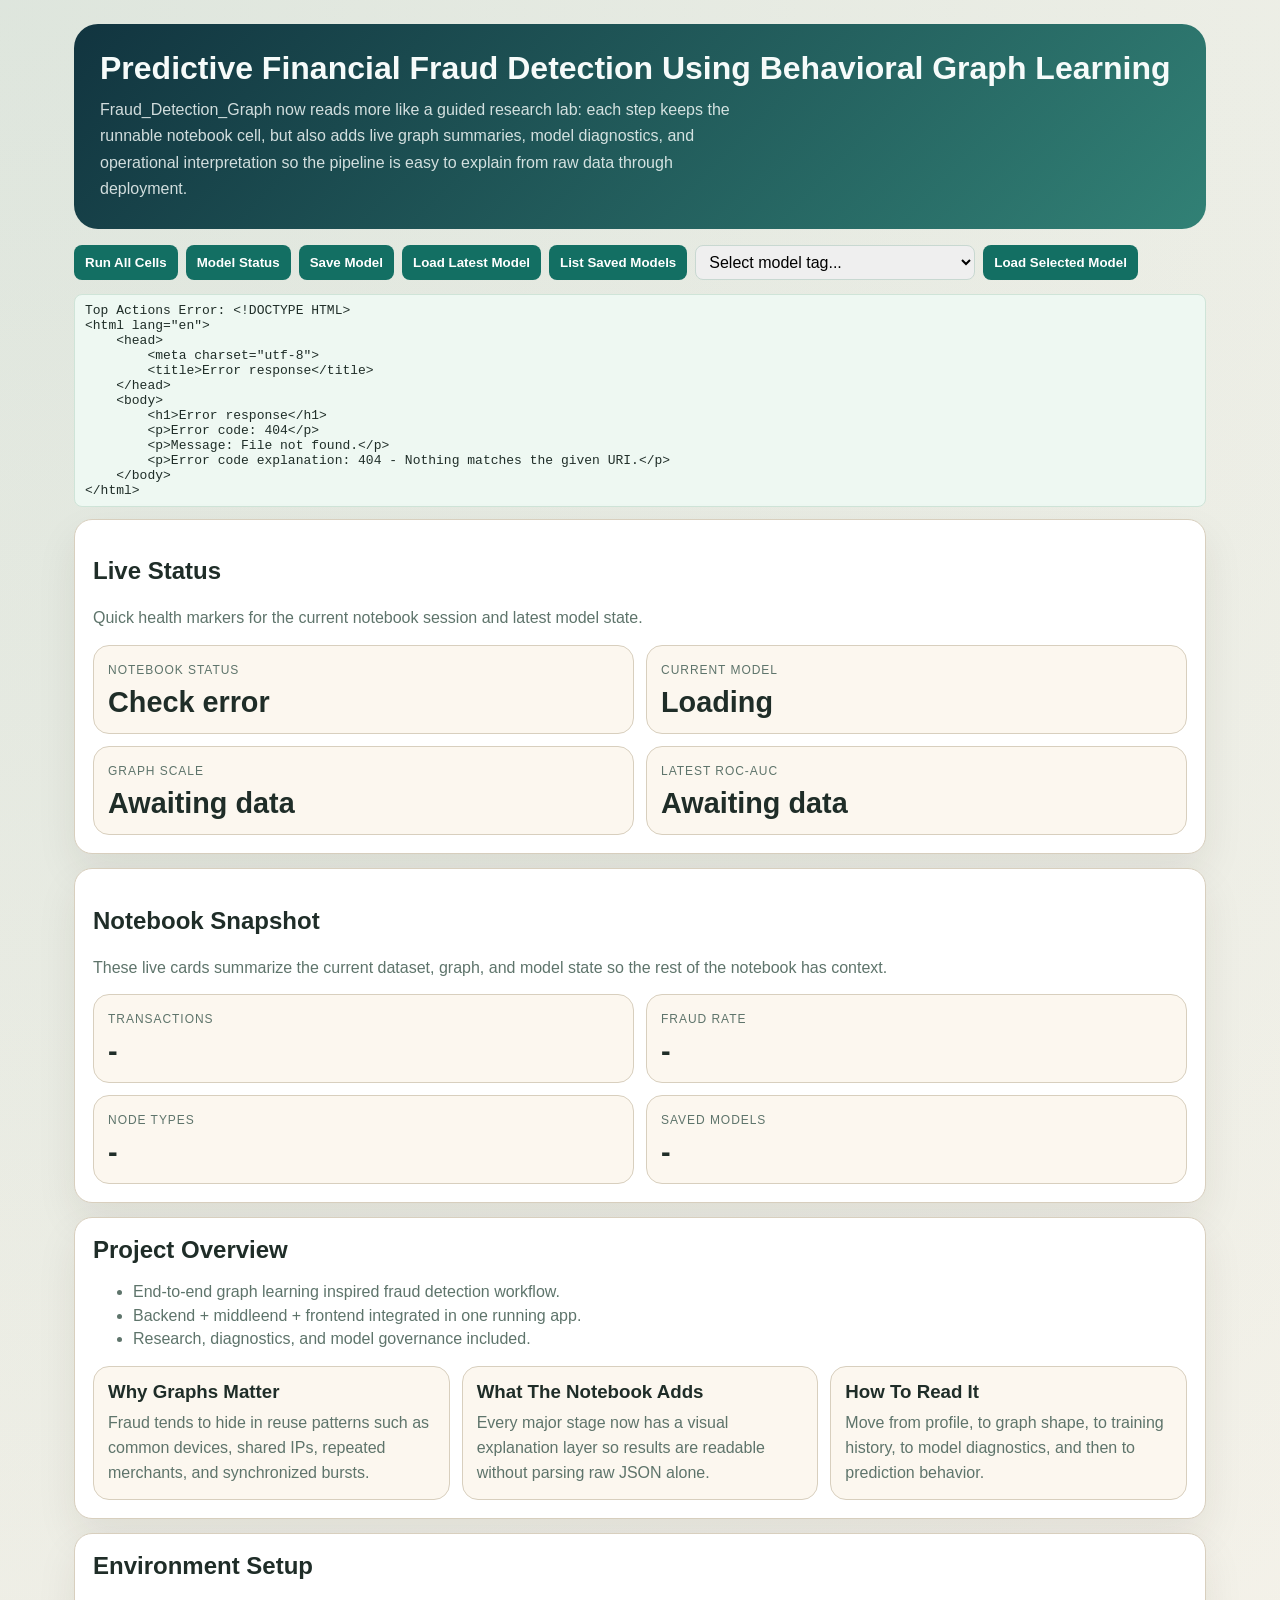
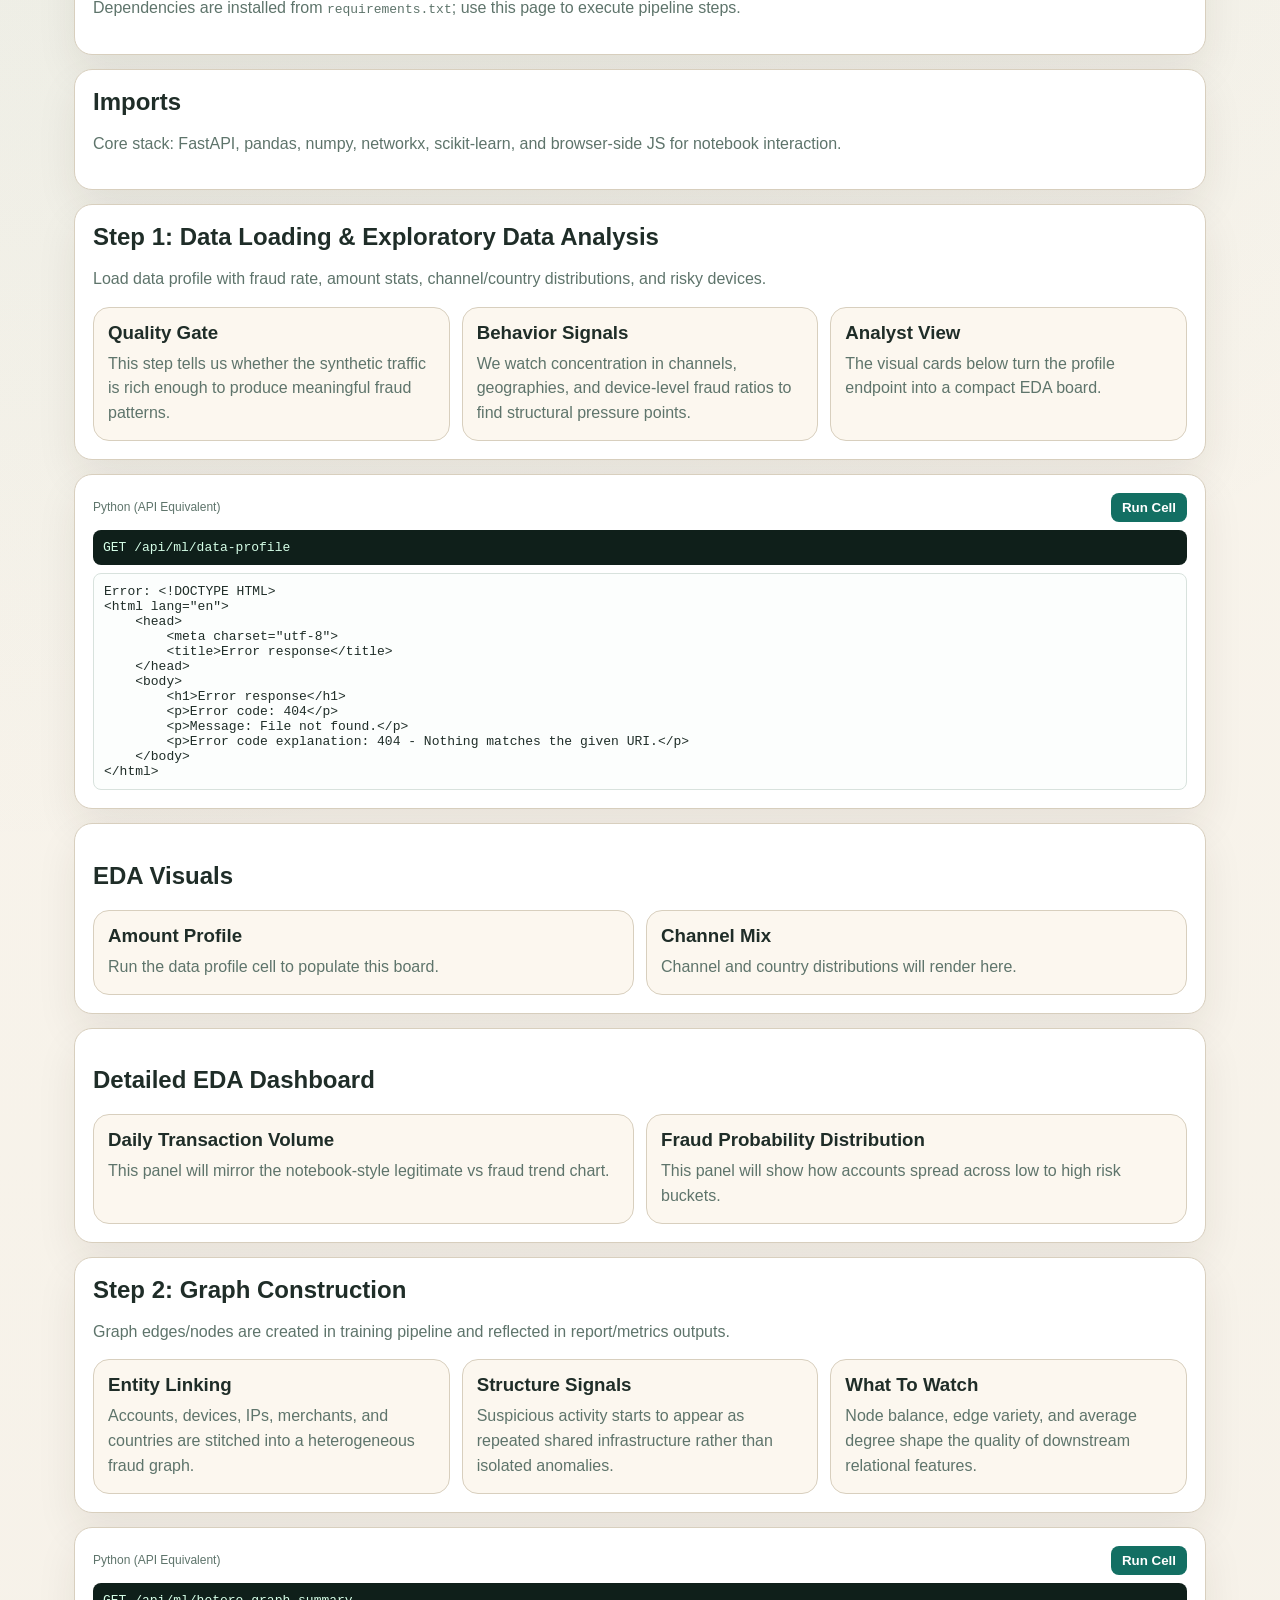
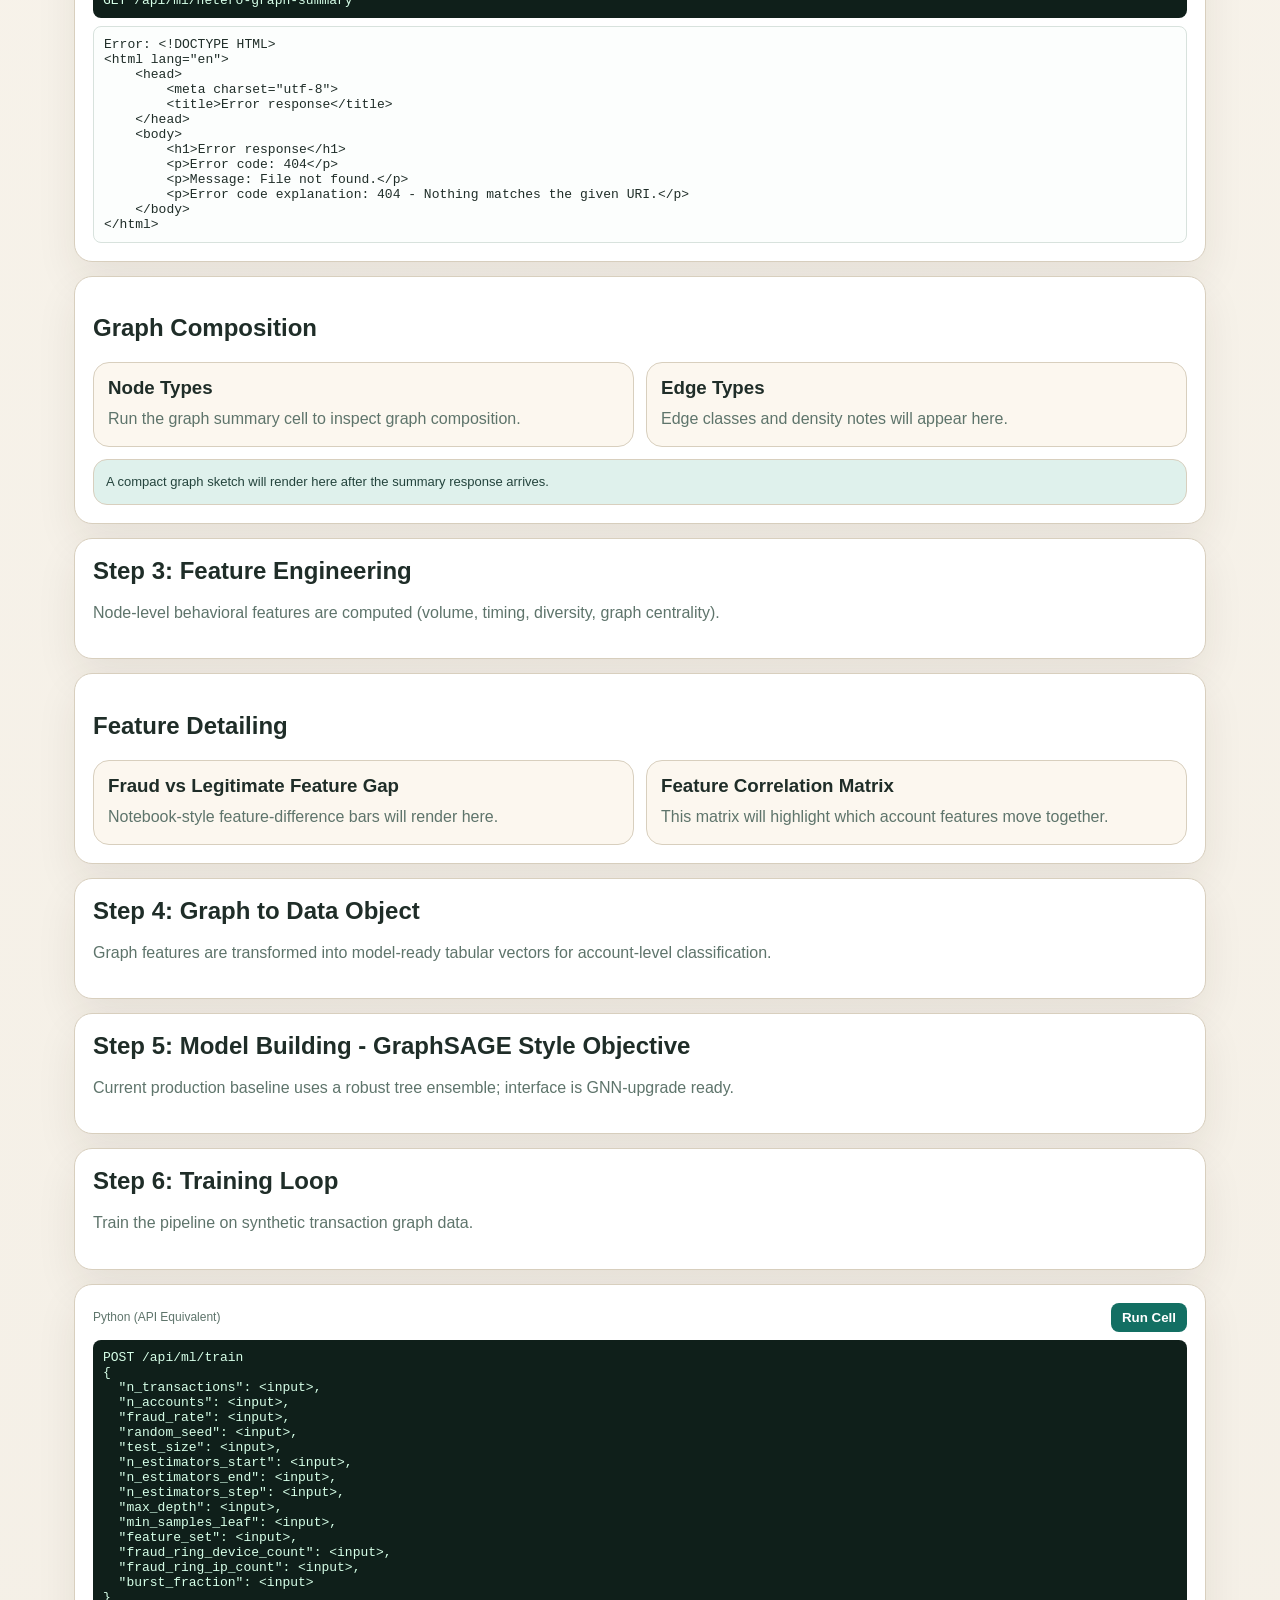
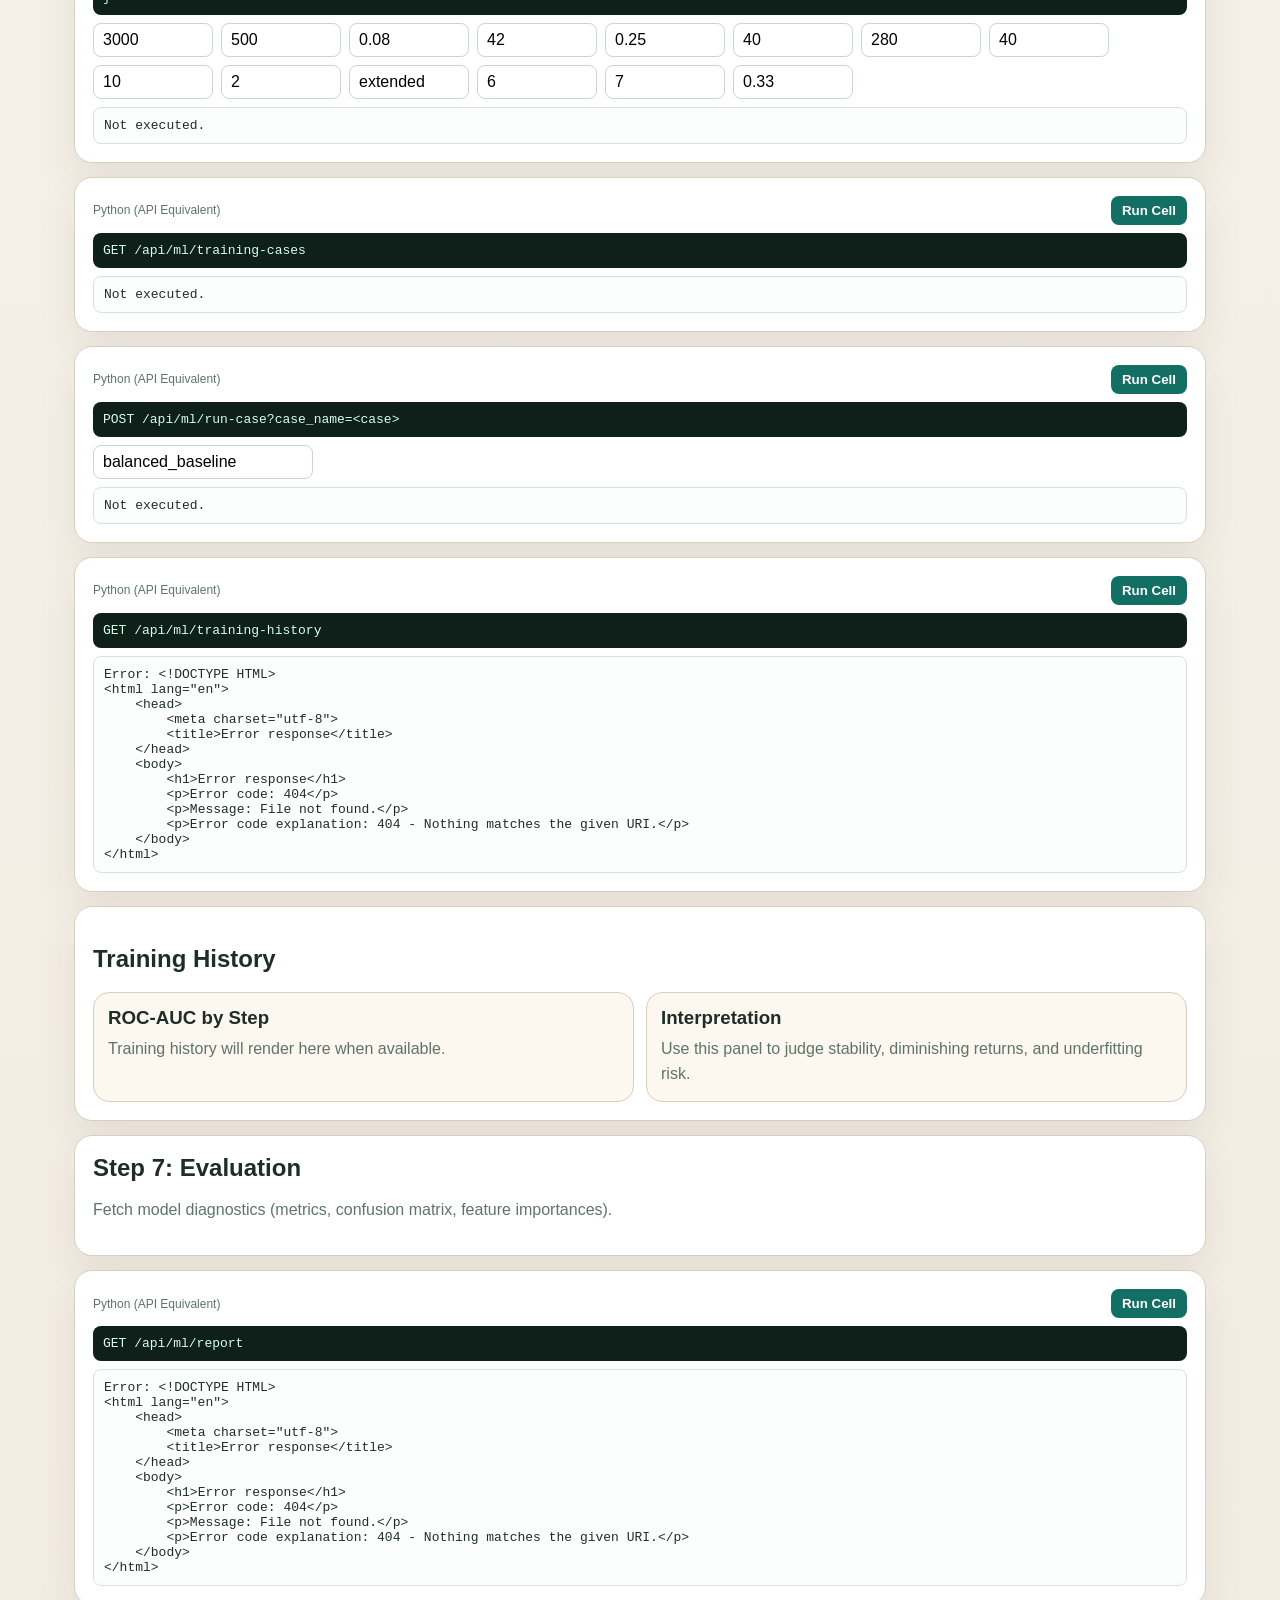
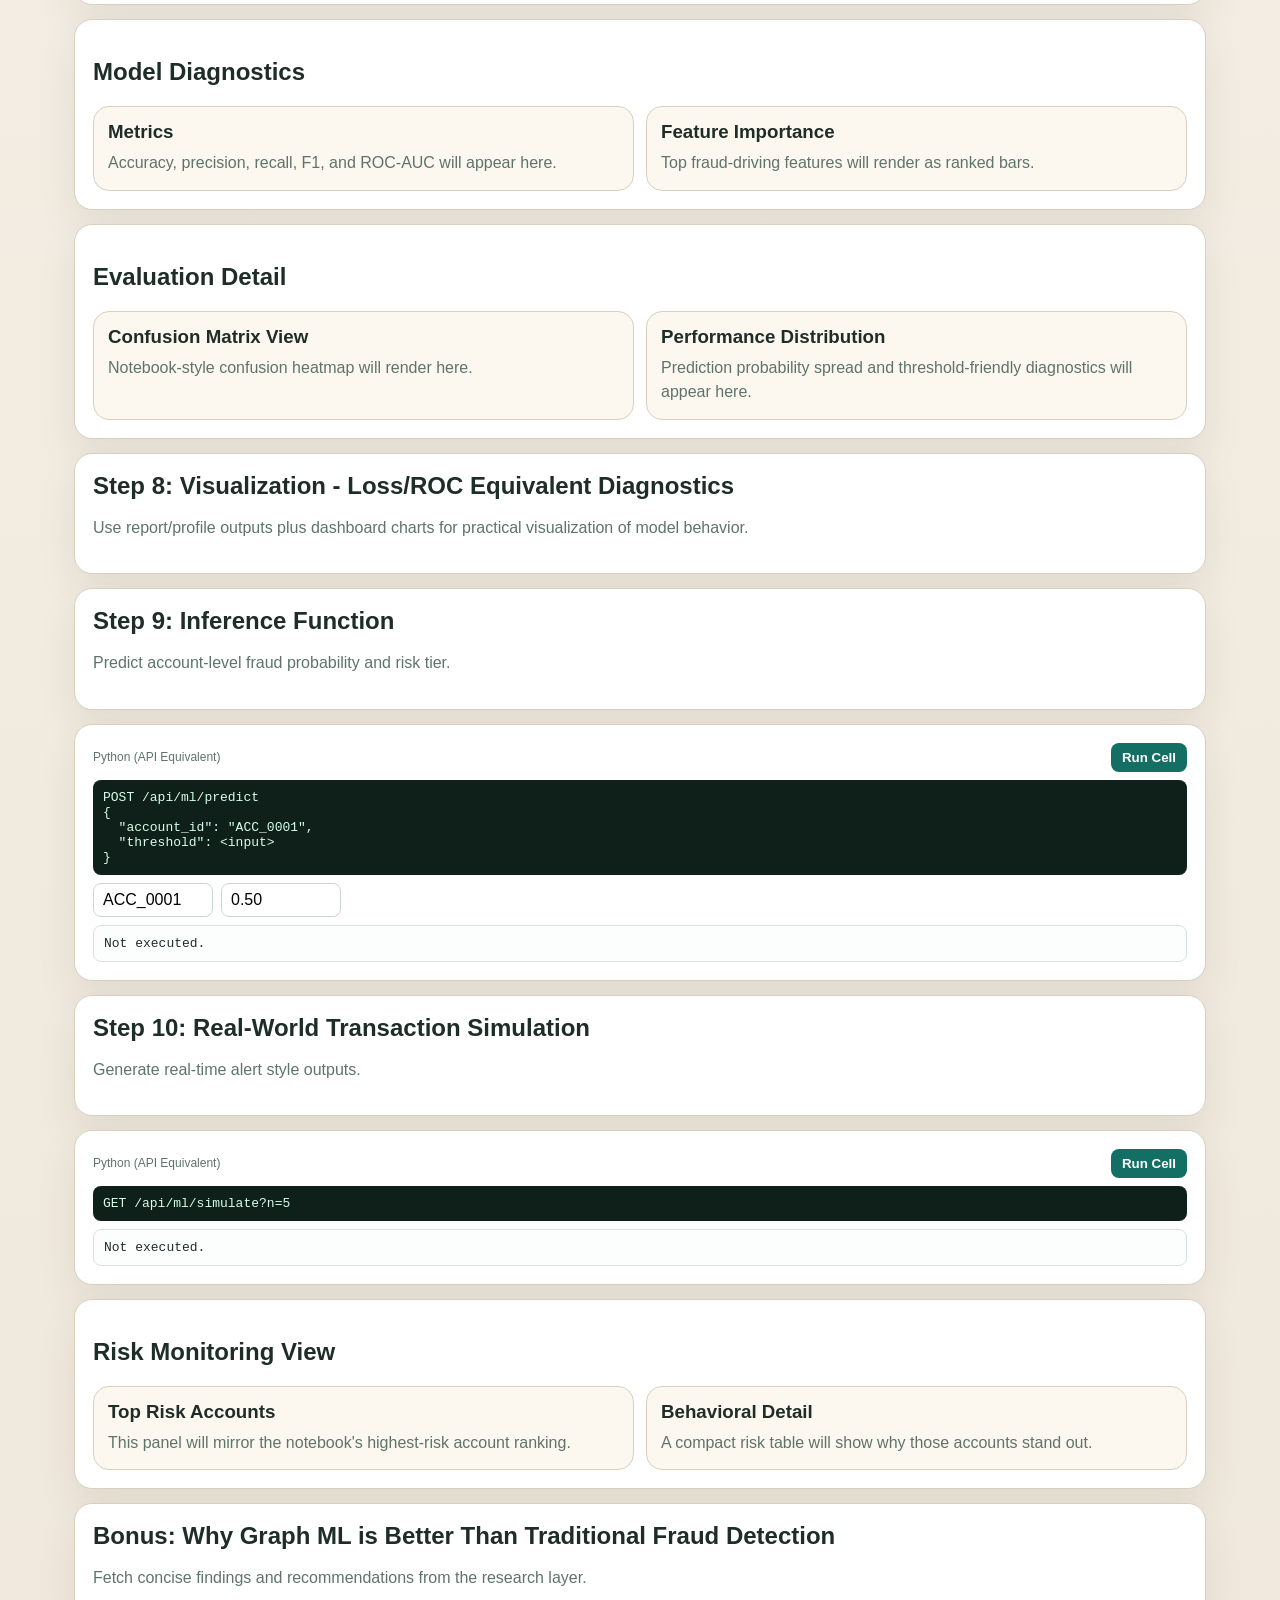
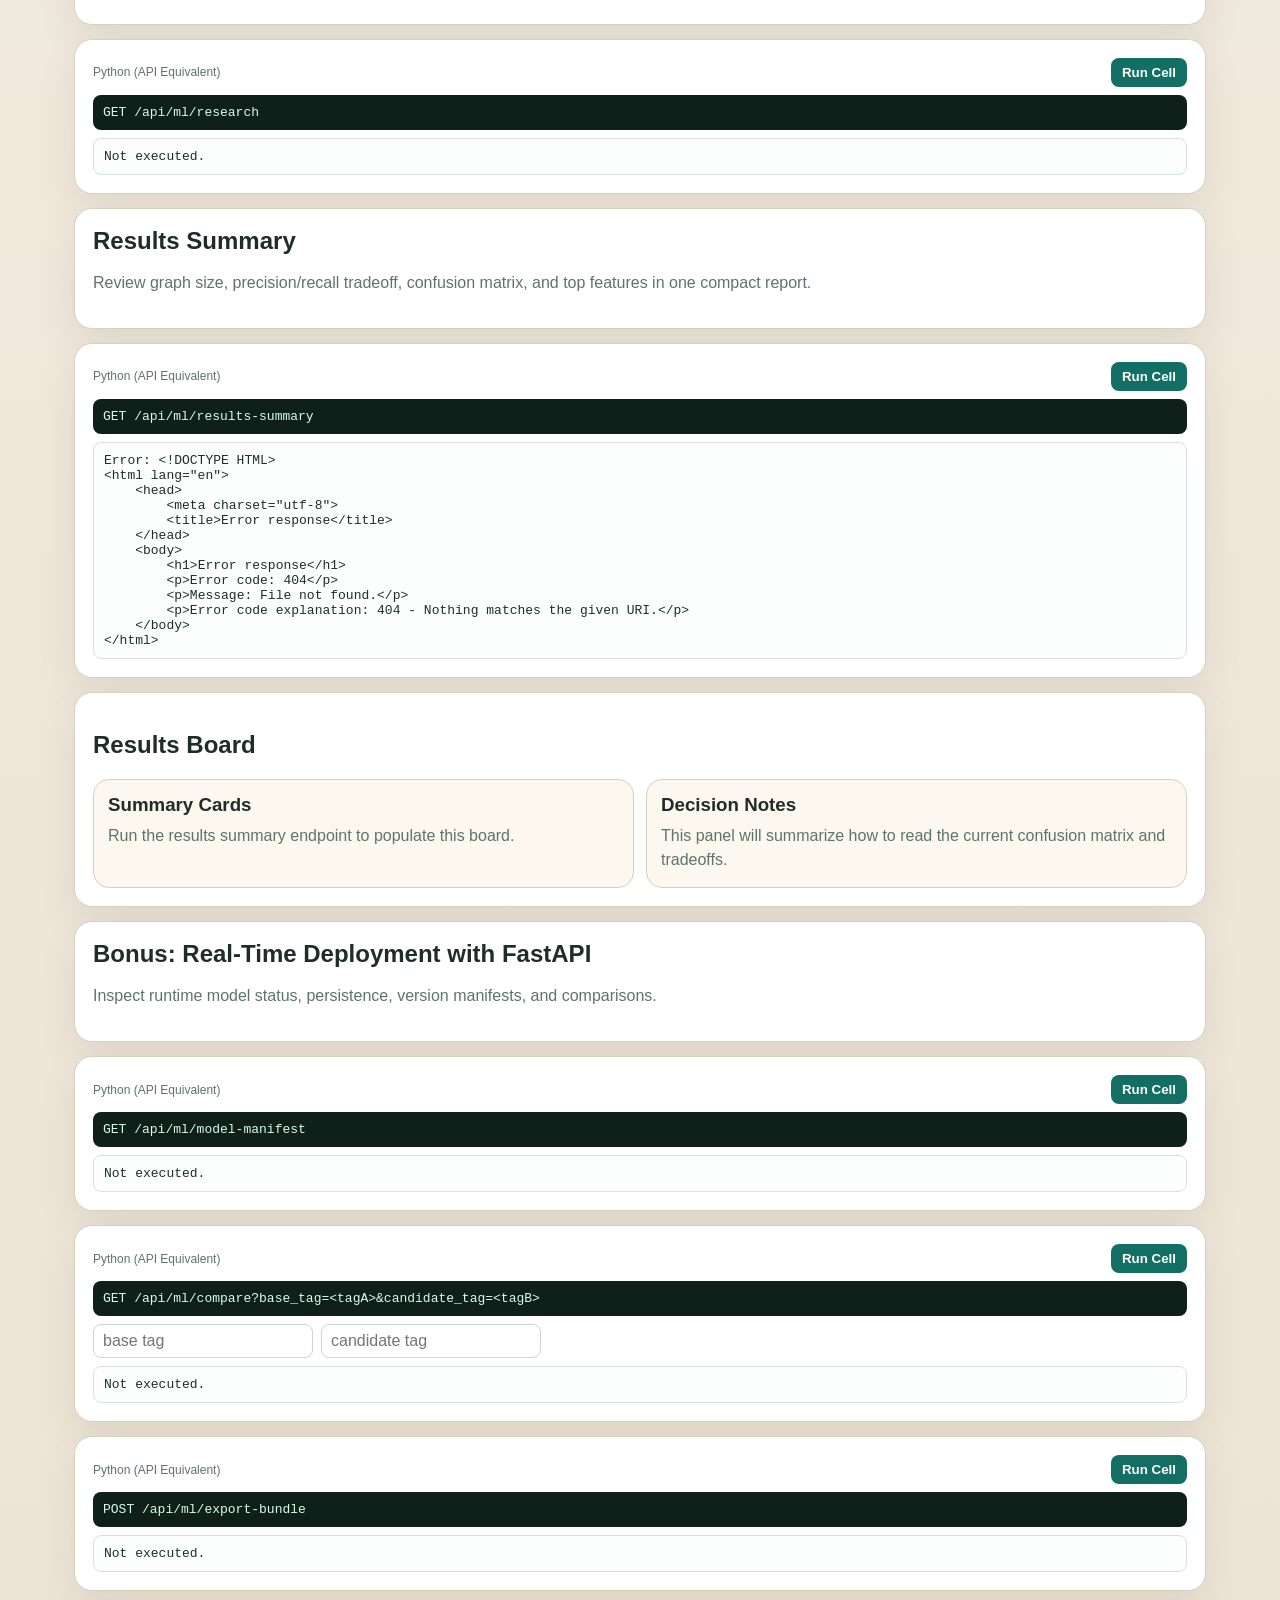
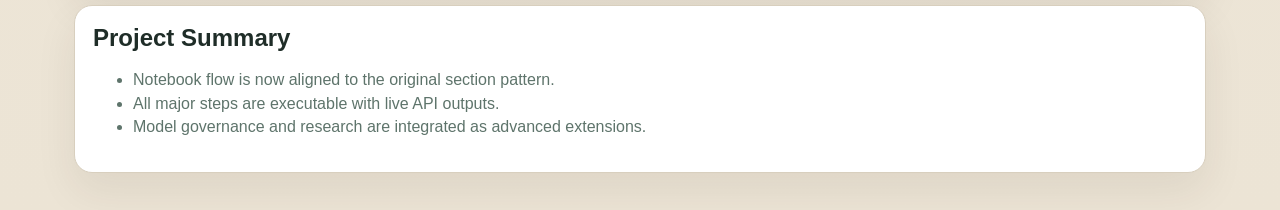
==== commit dfd13517: "Enhance notebook visuals and project startup flow" ====
--- a/frontend/notebook.html
+++ b/frontend/notebook.html
@@ -6,31 +6,185 @@
     <title>Fraud_Detection_Graph</title>
     <style>
       :root {
-        --bg: #f6f8f7;
+        --bg: #f4efe6;
         --ink: #1f2d28;
         --muted: #5e746b;
         --card: #ffffff;
+        --card-soft: #fcf7ef;
         --code: #0f1f1a;
-        --accent: #117a4f;
+        --accent: #136f63;
+        --accent-soft: #dff1ec;
+        --line: #d8cfbe;
+        --warning-soft: #fff1de;
       }
       * { box-sizing: border-box; }
-      body { margin: 0; background: var(--bg); color: var(--ink); font-family: "Segoe UI", Tahoma, sans-serif; }
-      .wrap { max-width: 980px; margin: 0 auto; padding: 18px; }
-      .header { margin-bottom: 12px; }
+      body {
+        margin: 0;
+        background:
+          radial-gradient(circle at top left, rgba(19, 111, 99, 0.12), transparent 25%),
+          linear-gradient(180deg, #faf6ee 0%, var(--bg) 56%, #ece4d5 100%);
+        color: var(--ink);
+        font-family: "Segoe UI", Tahoma, sans-serif;
+      }
+      .wrap { max-width: 1180px; margin: 0 auto; padding: 24px; }
+      .header {
+        margin-bottom: 16px;
+        padding: 26px;
+        border-radius: 24px;
+        background: linear-gradient(135deg, rgba(9, 45, 57, 0.96), rgba(19, 111, 99, 0.86));
+        color: #f6fbfa;
+      }
       .header h1 { margin: 0; }
-      .header p { margin: 4px 0 0; color: var(--muted); }
+      .header p { margin: 10px 0 0; color: rgba(246, 251, 250, 0.84); max-width: 72ch; line-height: 1.65; }
       .topbar {
         display: flex; gap: 8px; flex-wrap: wrap; margin: 10px 0 14px;
       }
+      .top-status {
+        background: #eef8f2;
+        border: 1px solid #cfe4d8;
+        border-radius: 8px;
+        padding: 8px 10px;
+        margin-bottom: 12px;
+        font-family: Consolas, monospace;
+        font-size: 13px;
+        white-space: pre-wrap;
+      }
       .cell {
         background: var(--card);
-        border: 1px solid #d8e2dd;
-        border-radius: 10px;
-        padding: 14px;
-        margin-bottom: 12px;
+        border: 1px solid var(--line);
+        border-radius: 18px;
+        padding: 18px;
+        margin-bottom: 14px;
+        box-shadow: 0 18px 40px rgba(49, 39, 23, 0.08);
       }
       .md h2 { margin: 0 0 6px; }
       .md p, .md li { color: var(--muted); line-height: 1.45; }
+      .detail-grid, .stats-grid, .viz-grid {
+        display: grid;
+        gap: 12px;
+        margin-top: 14px;
+      }
+      .detail-grid { grid-template-columns: repeat(3, minmax(0, 1fr)); }
+      .stats-grid, .viz-grid { grid-template-columns: repeat(2, minmax(0, 1fr)); }
+      .detail-card, .stat-card, .viz-card {
+        border: 1px solid var(--line);
+        border-radius: 16px;
+        background: var(--card-soft);
+        padding: 14px;
+      }
+      .detail-card h3, .stat-card h3, .viz-card h3 { margin: 0 0 8px; }
+      .detail-card p, .stat-card p, .viz-card p { margin: 0; color: var(--muted); line-height: 1.55; }
+      .metric {
+        display: block;
+        font-size: 1.8rem;
+        font-weight: 700;
+        color: var(--ink);
+        margin-top: 8px;
+      }
+      .metric-label {
+        font-size: 12px;
+        text-transform: uppercase;
+        letter-spacing: 0.08em;
+        color: var(--muted);
+      }
+      .metric-list {
+        display: grid;
+        gap: 8px;
+        margin-top: 10px;
+      }
+      .metric-row {
+        display: flex;
+        justify-content: space-between;
+        gap: 12px;
+        padding-bottom: 8px;
+        border-bottom: 1px solid #ebe1d2;
+        font-size: 13px;
+      }
+      .metric-row:last-child { border-bottom: 0; padding-bottom: 0; }
+      .bar-list { display: grid; gap: 10px; margin-top: 10px; }
+      .bar-row {
+        display: grid;
+        grid-template-columns: 100px 1fr 66px;
+        gap: 10px;
+        align-items: center;
+        font-size: 13px;
+      }
+      .bar-track {
+        height: 10px;
+        overflow: hidden;
+        border-radius: 999px;
+        background: #ebe4d4;
+      }
+      .bar-fill {
+        height: 100%;
+        border-radius: 999px;
+        background: linear-gradient(90deg, var(--accent), #5ea39f);
+      }
+      .note {
+        margin-top: 10px;
+        border: 1px solid var(--line);
+        border-radius: 14px;
+        background: var(--accent-soft);
+        padding: 12px;
+        color: #24443d;
+        line-height: 1.55;
+        font-size: 13px;
+      }
+      .note.warn { background: var(--warning-soft); color: #7b4e1f; }
+      .graph-svg {
+        width: 100%;
+        height: 250px;
+        border-radius: 16px;
+        border: 1px solid var(--line);
+        background:
+          radial-gradient(circle at 20% 15%, rgba(19, 111, 99, 0.08), transparent 28%),
+          linear-gradient(180deg, rgba(255, 253, 247, 0.98), rgba(242, 236, 224, 0.94));
+      }
+      .line-svg {
+        width: 100%;
+        height: 260px;
+        border-radius: 16px;
+        border: 1px solid var(--line);
+        background: linear-gradient(180deg, #fffdf8, #f2eadb);
+      }
+      .heatmap-grid {
+        display: grid;
+        gap: 4px;
+        margin-top: 12px;
+      }
+      .heatmap-row {
+        display: grid;
+        gap: 4px;
+      }
+      .heatmap-cell {
+        min-height: 42px;
+        border-radius: 10px;
+        display: flex;
+        align-items: center;
+        justify-content: center;
+        text-align: center;
+        padding: 8px;
+        font-size: 12px;
+        color: #11211e;
+        background: #ece3d2;
+      }
+      .mini-table {
+        width: 100%;
+        border-collapse: collapse;
+        margin-top: 10px;
+        font-size: 13px;
+      }
+      .mini-table th, .mini-table td {
+        padding: 8px;
+        border-bottom: 1px solid #ebe1d2;
+        text-align: left;
+      }
+      .mini-table th {
+        color: var(--muted);
+        font-size: 12px;
+        text-transform: uppercase;
+        letter-spacing: 0.05em;
+      }
       .code .toolbar { display: flex; justify-content: space-between; align-items: center; margin-bottom: 8px; }
       .lang { font-size: 12px; color: var(--muted); }
       button {
@@ -47,6 +201,10 @@
       .out {
         margin-top: 8px; border: 1px solid #d8e2dd; border-radius: 8px;
         background: #fcfefd; padding: 10px; font-family: Consolas, monospace; font-size: 13px; white-space: pre-wrap;
+      }
+      @media (max-width: 860px) {
+        .detail-grid, .stats-grid, .viz-grid { grid-template-columns: 1fr; }
+        .bar-row { grid-template-columns: 82px 1fr 58px; }
       }
     </style>
   </head>
@@ -54,7 +212,11 @@
     <div class="wrap">
       <div class="header">
         <h1>Predictive Financial Fraud Detection Using Behavioral Graph Learning</h1>
-        <p>Fraud_Detection_Graph - notebook-style execution aligned to your reference notebook.</p>
+        <p>
+          Fraud_Detection_Graph now reads more like a guided research lab: each step keeps the runnable notebook cell,
+          but also adds live graph summaries, model diagnostics, and operational interpretation so the pipeline is easy
+          to explain from raw data through deployment.
+        </p>
       </div>
       <div class="topbar">
         <button id="runAllBtn">Run All Cells</button>
@@ -62,7 +224,38 @@
         <button id="saveBtn">Save Model</button>
         <button id="loadBtn">Load Latest Model</button>
         <button id="modelsBtn">List Saved Models</button>
+        <select id="selectedModel" class="in" style="width:280px;">
+          <option value="">Select model tag...</option>
+        </select>
+        <button id="loadSelectedBtn">Load Selected Model</button>
       </div>
+      <div id="topStatus" class="top-status">Top Actions: Ready.</div>
+
+      <section class="cell">
+        <h2>Live Status</h2>
+        <p style="margin:6px 0 0; color:var(--muted); line-height:1.6;">
+          Quick health markers for the current notebook session and latest model state.
+        </p>
+        <div class="stats-grid">
+          <article class="stat-card"><span class="metric-label">Notebook Status</span><strong id="heroStatus" class="metric">Ready</strong></article>
+          <article class="stat-card"><span class="metric-label">Current Model</span><strong id="heroModel" class="metric">Loading</strong></article>
+          <article class="stat-card"><span class="metric-label">Graph Scale</span><strong id="heroGraph" class="metric">Awaiting data</strong></article>
+          <article class="stat-card"><span class="metric-label">Latest ROC-AUC</span><strong id="heroRoc" class="metric">Awaiting data</strong></article>
+        </div>
+      </section>
+
+      <section class="cell">
+        <h2>Notebook Snapshot</h2>
+        <p style="margin:6px 0 0; color:var(--muted); line-height:1.6;">
+          These live cards summarize the current dataset, graph, and model state so the rest of the notebook has context.
+        </p>
+        <div id="overviewStats" class="stats-grid">
+          <article class="stat-card"><span class="metric-label">Transactions</span><strong class="metric">-</strong></article>
+          <article class="stat-card"><span class="metric-label">Fraud Rate</span><strong class="metric">-</strong></article>
+          <article class="stat-card"><span class="metric-label">Node Types</span><strong class="metric">-</strong></article>
+          <article class="stat-card"><span class="metric-label">Saved Models</span><strong class="metric">-</strong></article>
+        </div>
+      </section>
 
       <section class="cell md">
         <h2>Project Overview</h2>
@@ -71,6 +264,20 @@
           <li>Backend + middleend + frontend integrated in one running app.</li>
           <li>Research, diagnostics, and model governance included.</li>
         </ul>
+        <div class="detail-grid">
+          <article class="detail-card">
+            <h3>Why Graphs Matter</h3>
+            <p>Fraud tends to hide in reuse patterns such as common devices, shared IPs, repeated merchants, and synchronized bursts.</p>
+          </article>
+          <article class="detail-card">
+            <h3>What The Notebook Adds</h3>
+            <p>Every major stage now has a visual explanation layer so results are readable without parsing raw JSON alone.</p>
+          </article>
+          <article class="detail-card">
+            <h3>How To Read It</h3>
+            <p>Move from profile, to graph shape, to training history, to model diagnostics, and then to prediction behavior.</p>
+          </article>
+        </div>
       </section>
 
       <section class="cell md">
@@ -86,6 +293,20 @@
       <section class="cell md">
         <h2>Step 1: Data Loading & Exploratory Data Analysis</h2>
         <p>Load data profile with fraud rate, amount stats, channel/country distributions, and risky devices.</p>
+        <div class="detail-grid">
+          <article class="detail-card">
+            <h3>Quality Gate</h3>
+            <p>This step tells us whether the synthetic traffic is rich enough to produce meaningful fraud patterns.</p>
+          </article>
+          <article class="detail-card">
+            <h3>Behavior Signals</h3>
+            <p>We watch concentration in channels, geographies, and device-level fraud ratios to find structural pressure points.</p>
+          </article>
+          <article class="detail-card">
+            <h3>Analyst View</h3>
+            <p>The visual cards below turn the profile endpoint into a compact EDA board.</p>
+          </article>
+        </div>
       </section>
       <section class="cell code">
         <div class="toolbar">
@@ -95,10 +316,50 @@
         <pre>GET /api/ml/data-profile</pre>
         <div id="out-profile" class="out">Not executed.</div>
       </section>
+      <section class="cell">
+        <h2>EDA Visuals</h2>
+        <div id="profileViz" class="viz-grid">
+          <article class="viz-card">
+            <h3>Amount Profile</h3>
+            <p>Run the data profile cell to populate this board.</p>
+          </article>
+          <article class="viz-card">
+            <h3>Channel Mix</h3>
+            <p>Channel and country distributions will render here.</p>
+          </article>
+        </div>
+      </section>
+      <section class="cell">
+        <h2>Detailed EDA Dashboard</h2>
+        <div id="edaNotebookViz" class="viz-grid">
+          <article class="viz-card">
+            <h3>Daily Transaction Volume</h3>
+            <p>This panel will mirror the notebook-style legitimate vs fraud trend chart.</p>
+          </article>
+          <article class="viz-card">
+            <h3>Fraud Probability Distribution</h3>
+            <p>This panel will show how accounts spread across low to high risk buckets.</p>
+          </article>
+        </div>
+      </section>
 
       <section class="cell md">
         <h2>Step 2: Graph Construction</h2>
         <p>Graph edges/nodes are created in training pipeline and reflected in report/metrics outputs.</p>
+        <div class="detail-grid">
+          <article class="detail-card">
+            <h3>Entity Linking</h3>
+            <p>Accounts, devices, IPs, merchants, and countries are stitched into a heterogeneous fraud graph.</p>
+          </article>
+          <article class="detail-card">
+            <h3>Structure Signals</h3>
+            <p>Suspicious activity starts to appear as repeated shared infrastructure rather than isolated anomalies.</p>
+          </article>
+          <article class="detail-card">
+            <h3>What To Watch</h3>
+            <p>Node balance, edge variety, and average degree shape the quality of downstream relational features.</p>
+          </article>
+        </div>
       </section>
       <section class="cell code">
         <div class="toolbar">
@@ -108,10 +369,37 @@
         <pre>GET /api/ml/hetero-graph-summary</pre>
         <div id="out-hetero" class="out">Not executed.</div>
       </section>
+      <section class="cell">
+        <h2>Graph Composition</h2>
+        <div id="heteroViz" class="viz-grid">
+          <article class="viz-card">
+            <h3>Node Types</h3>
+            <p>Run the graph summary cell to inspect graph composition.</p>
+          </article>
+          <article class="viz-card">
+            <h3>Edge Types</h3>
+            <p>Edge classes and density notes will appear here.</p>
+          </article>
+        </div>
+        <div id="graphSketch" class="note" style="margin-top:12px;">A compact graph sketch will render here after the summary response arrives.</div>
+      </section>
 
       <section class="cell md">
         <h2>Step 3: Feature Engineering</h2>
         <p>Node-level behavioral features are computed (volume, timing, diversity, graph centrality).</p>
+      </section>
+      <section class="cell">
+        <h2>Feature Detailing</h2>
+        <div id="featureNotebookViz" class="viz-grid">
+          <article class="viz-card">
+            <h3>Fraud vs Legitimate Feature Gap</h3>
+            <p>Notebook-style feature-difference bars will render here.</p>
+          </article>
+          <article class="viz-card">
+            <h3>Feature Correlation Matrix</h3>
+            <p>This matrix will highlight which account features move together.</p>
+          </article>
+        </div>
       </section>
 
       <section class="cell md">
@@ -138,15 +426,54 @@
   "n_transactions": &lt;input&gt;,
   "n_accounts": &lt;input&gt;,
   "fraud_rate": &lt;input&gt;,
-  "random_seed": &lt;input&gt;
+  "random_seed": &lt;input&gt;,
+  "test_size": &lt;input&gt;,
+  "n_estimators_start": &lt;input&gt;,
+  "n_estimators_end": &lt;input&gt;,
+  "n_estimators_step": &lt;input&gt;,
+  "max_depth": &lt;input&gt;,
+  "min_samples_leaf": &lt;input&gt;,
+  "feature_set": &lt;input&gt;,
+  "fraud_ring_device_count": &lt;input&gt;,
+  "fraud_ring_ip_count": &lt;input&gt;,
+  "burst_fraction": &lt;input&gt;
 }</pre>
         <div style="display:flex; gap:8px; flex-wrap:wrap; margin-top:8px;">
           <input class="in" id="nTx" type="number" value="3000" min="500" max="20000" />
           <input class="in" id="nAccounts" type="number" value="500" min="100" max="5000" />
           <input class="in" id="fraudRate" type="number" value="0.08" min="0.01" max="0.5" step="0.01" />
           <input class="in" id="seed" type="number" value="42" min="1" max="99999" />
+          <input class="in" id="testSize" type="number" value="0.25" min="0.1" max="0.49" step="0.01" />
+          <input class="in" id="estStart" type="number" value="40" min="20" max="400" />
+          <input class="in" id="estEnd" type="number" value="280" min="40" max="1200" />
+          <input class="in" id="estStep" type="number" value="40" min="10" max="200" />
+          <input class="in" id="maxDepth" type="number" value="10" min="3" max="40" />
+          <input class="in" id="minLeaf" type="number" value="2" min="1" max="20" />
+          <input class="in" id="featureSet" type="text" value="extended" />
+          <input class="in" id="ringDevices" type="number" value="6" min="2" max="30" />
+          <input class="in" id="ringIps" type="number" value="7" min="2" max="50" />
+          <input class="in" id="burstFraction" type="number" value="0.33" min="0.05" max="0.9" step="0.01" />
         </div>
         <div id="out-train" class="out">Not executed.</div>
+      </section>
+      <section class="cell code">
+        <div class="toolbar">
+          <span class="lang">Python (API Equivalent)</span>
+          <button data-run="cases">Run Cell</button>
+        </div>
+        <pre>GET /api/ml/training-cases</pre>
+        <div id="out-cases" class="out">Not executed.</div>
+      </section>
+      <section class="cell code">
+        <div class="toolbar">
+          <span class="lang">Python (API Equivalent)</span>
+          <button data-run="runCase">Run Cell</button>
+        </div>
+        <pre>POST /api/ml/run-case?case_name=&lt;case&gt;</pre>
+        <div style="display:flex; gap:8px; flex-wrap:wrap; margin-top:8px;">
+          <input class="in" id="caseName" type="text" value="balanced_baseline" style="width:220px;" />
+        </div>
+        <div id="out-run-case" class="out">Not executed.</div>
       </section>
       <section class="cell code">
         <div class="toolbar">
@@ -156,6 +483,19 @@
         <pre>GET /api/ml/training-history</pre>
         <div id="out-history" class="out">Not executed.</div>
       </section>
+      <section class="cell">
+        <h2>Training History</h2>
+        <div id="historyViz" class="viz-grid">
+          <article class="viz-card">
+            <h3>ROC-AUC by Step</h3>
+            <p>Training history will render here when available.</p>
+          </article>
+          <article class="viz-card">
+            <h3>Interpretation</h3>
+            <p>Use this panel to judge stability, diminishing returns, and underfitting risk.</p>
+          </article>
+        </div>
+      </section>
 
       <section class="cell md">
         <h2>Step 7: Evaluation</h2>
@@ -168,6 +508,32 @@
         </div>
         <pre>GET /api/ml/report</pre>
         <div id="out-report" class="out">Not executed.</div>
+      </section>
+      <section class="cell">
+        <h2>Model Diagnostics</h2>
+        <div id="reportViz" class="viz-grid">
+          <article class="viz-card">
+            <h3>Metrics</h3>
+            <p>Accuracy, precision, recall, F1, and ROC-AUC will appear here.</p>
+          </article>
+          <article class="viz-card">
+            <h3>Feature Importance</h3>
+            <p>Top fraud-driving features will render as ranked bars.</p>
+          </article>
+        </div>
+      </section>
+      <section class="cell">
+        <h2>Evaluation Detail</h2>
+        <div id="evaluationNotebookViz" class="viz-grid">
+          <article class="viz-card">
+            <h3>Confusion Matrix View</h3>
+            <p>Notebook-style confusion heatmap will render here.</p>
+          </article>
+          <article class="viz-card">
+            <h3>Performance Distribution</h3>
+            <p>Prediction probability spread and threshold-friendly diagnostics will appear here.</p>
+          </article>
+        </div>
       </section>
 
       <section class="cell md">
@@ -208,6 +574,19 @@
         <pre>GET /api/ml/simulate?n=5</pre>
         <div id="out-simulate" class="out">Not executed.</div>
       </section>
+      <section class="cell">
+        <h2>Risk Monitoring View</h2>
+        <div id="riskNotebookViz" class="viz-grid">
+          <article class="viz-card">
+            <h3>Top Risk Accounts</h3>
+            <p>This panel will mirror the notebook's highest-risk account ranking.</p>
+          </article>
+          <article class="viz-card">
+            <h3>Behavioral Detail</h3>
+            <p>A compact risk table will show why those accounts stand out.</p>
+          </article>
+        </div>
+      </section>
 
       <section class="cell md">
         <h2>Bonus: Why Graph ML is Better Than Traditional Fraud Detection</h2>
@@ -233,6 +612,19 @@
         </div>
         <pre>GET /api/ml/results-summary</pre>
         <div id="out-results" class="out">Not executed.</div>
+      </section>
+      <section class="cell">
+        <h2>Results Board</h2>
+        <div id="resultsViz" class="viz-grid">
+          <article class="viz-card">
+            <h3>Summary Cards</h3>
+            <p>Run the results summary endpoint to populate this board.</p>
+          </article>
+          <article class="viz-card">
+            <h3>Decision Notes</h3>
+            <p>This panel will summarize how to read the current confusion matrix and tradeoffs.</p>
+          </article>
+        </div>
       </section>
 
       <section class="cell md">
@@ -279,6 +671,27 @@
     </div>
 
     <script>
+      function fmt(value, digits = 2) {
+        if (value === null || value === undefined || value === "") return "-";
+        const num = Number(value);
+        return Number.isFinite(num) ? num.toFixed(digits) : String(value);
+      }
+
+      function fmtPct(value, digits = 1) {
+        if (value === null || value === undefined || value === "") return "-";
+        const num = Number(value);
+        return Number.isFinite(num) ? `${(num * 100).toFixed(digits)}%` : String(value);
+      }
+
+      function escapeHtml(value) {
+        return String(value)
+          .replaceAll("&", "&amp;")
+          .replaceAll("<", "&lt;")
+          .replaceAll(">", "&gt;")
+          .replaceAll('"', "&quot;")
+          .replaceAll("'", "&#39;");
+      }
+
       async function callApi(url, options = {}) {
         const res = await fetch(url, options);
         const text = await res.text();
@@ -289,13 +702,407 @@
       }
 
       function show(id, data) {
-        document.getElementById(id).textContent = typeof data === "string" ? data : JSON.stringify(data, null, 2);
+        const el = document.getElementById(id);
+        if (!el) return;
+        el.textContent = typeof data === "string" ? data : JSON.stringify(data, null, 2);
+      }
+
+      function setHtml(id, html) {
+        const el = document.getElementById(id);
+        if (!el) return;
+        el.innerHTML = html;
+      }
+
+      function showTopStatus(msg) {
+        const el = document.getElementById("topStatus");
+        if (!el) return;
+        el.textContent = msg;
+      }
+
+      function setHero(label, value) {
+        const el = document.getElementById(label);
+        if (el) el.textContent = value;
+      }
+
+      function renderMetricRows(rows) {
+        return rows.map((row) => `
+          <div class="metric-row">
+            <span>${escapeHtml(row.label)}</span>
+            <strong>${escapeHtml(String(row.value))}</strong>
+          </div>
+        `).join("");
+      }
+
+      function renderBarRows(rows, valueKey, formatter = (value) => String(value)) {
+        const maxValue = Math.max(...rows.map((row) => Number(row[valueKey]) || 0), 1);
+        return `<div class="bar-list">${rows.map((row) => {
+          const value = Number(row[valueKey]) || 0;
+          const width = Math.max(6, (value / maxValue) * 100);
+          return `
+            <div class="bar-row">
+              <span>${escapeHtml(row.label)}</span>
+              <div class="bar-track"><div class="bar-fill" style="width:${width}%"></div></div>
+              <strong>${escapeHtml(formatter(value, row))}</strong>
+            </div>
+          `;
+        }).join("")}</div>`;
+      }
+
+      function renderLineChart(seriesA, seriesB, labels) {
+        if (!labels.length) return "<p>No timeline data.</p>";
+        const width = 620;
+        const height = 240;
+        const pad = 28;
+        const values = [...seriesA, ...seriesB].map((value) => Number(value) || 0);
+        const maxValue = Math.max(...values, 1);
+        const xFor = (index) => pad + ((width - pad * 2) * index) / Math.max(labels.length - 1, 1);
+        const yFor = (value) => height - pad - ((height - pad * 2) * value) / maxValue;
+        const pathFor = (series) => series.map((value, index) => `${index === 0 ? "M" : "L"} ${xFor(index)} ${yFor(Number(value) || 0)}`).join(" ");
+        const ticks = [0, 0.25, 0.5, 0.75, 1].map((ratio) => {
+          const y = height - pad - (height - pad * 2) * ratio;
+          const value = Math.round(maxValue * ratio);
+          return `
+            <line x1="${pad}" y1="${y}" x2="${width - pad}" y2="${y}" stroke="rgba(29,39,38,0.10)" />
+            <text x="4" y="${y + 4}" font-size="10" fill="#5e746b" font-family="Segoe UI">${value}</text>
+          `;
+        }).join("");
+        const labelIndexes = [...new Set([0, Math.floor(labels.length / 2), labels.length - 1])];
+        const labelTicks = labelIndexes.map((index) => `
+          <text x="${xFor(index)}" y="${height - 6}" text-anchor="middle" font-size="10" fill="#5e746b" font-family="Segoe UI">${escapeHtml(labels[index].slice(5))}</text>
+        `).join("");
+        return `
+          <svg class="line-svg" viewBox="0 0 ${width} ${height}" preserveAspectRatio="none">
+            ${ticks}
+            <path d="${pathFor(seriesA)}" fill="none" stroke="#2563eb" stroke-width="3"></path>
+            <path d="${pathFor(seriesB)}" fill="none" stroke="#dc2626" stroke-width="3"></path>
+            ${seriesA.map((value, index) => `<circle cx="${xFor(index)}" cy="${yFor(Number(value) || 0)}" r="3.5" fill="#2563eb"></circle>`).join("")}
+            ${seriesB.map((value, index) => `<circle cx="${xFor(index)}" cy="${yFor(Number(value) || 0)}" r="3.5" fill="#dc2626"></circle>`).join("")}
+            ${labelTicks}
+          </svg>
+        `;
+      }
+
+      function colorForHeat(value, maxAbs) {
+        const ratio = maxAbs > 0 ? Math.min(Math.abs(value) / maxAbs, 1) : 0;
+        return value >= 0 ? `rgba(220, 38, 38, ${0.12 + ratio * 0.45})` : `rgba(37, 99, 235, ${0.12 + ratio * 0.45})`;
+      }
+
+      function renderHeatmap(labels, values, formatter = (value) => fmt(value, 2)) {
+        const flat = values.flat().map((value) => Number(value) || 0);
+        const maxAbs = Math.max(...flat.map((value) => Math.abs(value)), 1);
+        return `
+          <div class="heatmap-grid" style="grid-template-columns: 110px repeat(${labels.length}, minmax(0, 1fr));">
+            <div></div>
+            ${labels.map((label) => `<div class="heatmap-cell" style="background:#f4ede0; font-weight:700;">${escapeHtml(label)}</div>`).join("")}
+            ${labels.map((rowLabel, rowIndex) => `
+              <div class="heatmap-cell" style="background:#f4ede0; font-weight:700;">${escapeHtml(rowLabel)}</div>
+              ${values[rowIndex].map((value) => `<div class="heatmap-cell" style="background:${colorForHeat(Number(value) || 0, maxAbs)};">${escapeHtml(formatter(value))}</div>`).join("")}
+            `).join("")}
+          </div>
+        `;
+      }
+
+      function renderOverview(profile, hetero, status, history) {
+        const nodeTypeCount = hetero ? Object.keys(hetero.node_type_counts || {}).length : "-";
+        setHtml("overviewStats", `
+          <article class="stat-card"><span class="metric-label">Transactions</span><strong class="metric">${profile ? escapeHtml(String(profile.transactions)) : "-"}</strong></article>
+          <article class="stat-card"><span class="metric-label">Fraud Rate</span><strong class="metric">${profile ? escapeHtml(fmtPct(profile.fraud_rate, 2)) : "-"}</strong></article>
+          <article class="stat-card"><span class="metric-label">Node Types</span><strong class="metric">${nodeTypeCount}</strong></article>
+          <article class="stat-card"><span class="metric-label">Saved Models</span><strong class="metric">${status && status.model_count !== undefined ? escapeHtml(String(status.model_count)) : "-"}</strong></article>
+        `);
+        setHero("heroModel", status ? (status.trained ? "Trained" : "Not trained") : "Unknown");
+        if (hetero) {
+          const totalNodes = Object.values(hetero.node_type_counts || {}).reduce((sum, value) => sum + Number(value || 0), 0);
+          setHero("heroGraph", totalNodes ? `${totalNodes} nodes` : "Sparse");
+        }
+        const latest = history && Array.isArray(history.history) && history.history.length ? history.history[history.history.length - 1] : null;
+        setHero("heroRoc", latest ? fmt(latest.roc_auc, 3) : "No history");
+      }
+
+      function renderProfileViz(profile) {
+        const channels = Object.entries(profile.channel_distribution || {}).map(([label, value]) => ({ label, value: Number(value) }));
+        const countries = Object.entries(profile.country_distribution || {});
+        const riskyDevices = (profile.top_risky_devices || []).slice(0, 5).map((row) => ({
+          label: row.device_id,
+          value: Number(row.fraud_ratio || 0),
+          ratio: `${fmt(Number(row.fraud_ratio || 0) * 100, 1)}%`
+        }));
+        setHtml("profileViz", `
+          <article class="viz-card">
+            <h3>Amount Profile</h3>
+            ${renderMetricRows([
+              { label: "Transactions", value: profile.transactions },
+              { label: "Accounts", value: profile.accounts },
+              { label: "Fraud Rate", value: fmtPct(profile.fraud_rate, 2) },
+              { label: "Average Amount", value: fmt(profile.avg_amount, 2) },
+              { label: "P95 Amount", value: fmt(profile.p95_amount, 2) }
+            ])}
+          </article>
+          <article class="viz-card">
+            <h3>Channel Mix</h3>
+            ${channels.length ? renderBarRows(channels, "value", (value) => `${fmt(value, 0)}%`) : "<p>No channel data.</p>"}
+            <div class="note">Country spread: ${countries.map(([label, value]) => `${escapeHtml(label)} ${fmt(Number(value), 0)}%`).join(" | ") || "n/a"}</div>
+          </article>
+          <article class="viz-card">
+            <h3>Risky Devices</h3>
+            ${riskyDevices.length ? renderBarRows(riskyDevices.map((row) => ({ label: row.label, value: row.value, ratio: row.ratio })), "value", (_value, row) => row.ratio) : "<p>No risky-device data.</p>"}
+          </article>
+          <article class="viz-card">
+            <h3>Interpretation</h3>
+            <p>This profile confirms whether entity reuse and fraud concentration are strong enough to justify graph-aware learning.</p>
+          </article>
+        `);
+      }
+
+      function renderHeteroViz(summary) {
+        const nodeRows = Object.entries(summary.node_type_counts || {}).map(([label, value]) => ({ label, value: Number(value) }));
+        const edgeRows = Object.entries(summary.edge_type_counts || {}).map(([label, value]) => ({ label, value: Number(value) }));
+        setHtml("heteroViz", `
+          <article class="viz-card">
+            <h3>Node Types</h3>
+            ${nodeRows.length ? renderBarRows(nodeRows, "value", (value) => fmt(value, 0)) : "<p>No node data.</p>"}
+          </article>
+          <article class="viz-card">
+            <h3>Edge Types</h3>
+            ${edgeRows.length ? renderBarRows(edgeRows, "value", (value) => fmt(value, 0)) : "<p>No edge data.</p>"}
+            <div class="note">Average out degree: ${escapeHtml(fmt(summary.graph_density_view?.avg_out_degree, 2))}</div>
+          </article>
+        `);
+
+        if (!nodeRows.length) return;
+        const width = 620;
+        const height = 250;
+        const cx = width / 2;
+        const cy = height / 2;
+        const nodes = nodeRows.map((row, index) => {
+          const angle = (index / nodeRows.length) * Math.PI * 2;
+          return {
+            label: row.label,
+            x: cx + Math.cos(angle) * 160,
+            y: cy + Math.sin(angle) * 82,
+            r: Math.min(34, 12 + row.value * 0.03),
+            color: ["#136f63", "#b46a1e", "#3d5977", "#8f4d73", "#5a7c2f"][index % 5]
+          };
+        });
+        const lines = edgeRows.map((row, index) => {
+          const source = nodes[index % nodes.length];
+          const target = nodes[(index + 1) % nodes.length];
+          return `<line x1="${source.x}" y1="${source.y}" x2="${target.x}" y2="${target.y}" stroke="rgba(29,39,38,0.18)" stroke-width="${1 + (index % 3)}"></line>`;
+        }).join("");
+        const circles = nodes.map((node) => `
+          <g>
+            <circle cx="${node.x}" cy="${node.y}" r="${node.r}" fill="${node.color}" opacity="0.92"></circle>
+            <text x="${node.x}" y="${node.y + 4}" text-anchor="middle" font-size="11" fill="#ffffff" font-family="Segoe UI">${escapeHtml(node.label)}</text>
+          </g>
+        `).join("");
+        setHtml("graphSketch", `
+          <svg class="graph-svg" viewBox="0 0 ${width} ${height}" preserveAspectRatio="none">
+            ${lines}
+            <circle cx="${cx}" cy="${cy}" r="22" fill="#142321"></circle>
+            <text x="${cx}" y="${cy + 4}" text-anchor="middle" font-size="11" fill="#dff1ec" font-family="Segoe UI">hub</text>
+            ${circles}
+          </svg>
+        `);
+      }
+
+      function renderHistoryViz(history) {
+        const rows = (history.history || []).map((item) => ({ label: `Step ${item.step}`, value: Number(item.roc_auc || 0) }));
+        const latest = rows.length ? rows[rows.length - 1].value : null;
+        const best = rows.length ? Math.max(...rows.map((row) => row.value)) : null;
+        setHtml("historyViz", `
+          <article class="viz-card">
+            <h3>ROC-AUC by Step</h3>
+            ${rows.length ? renderBarRows(rows, "value", (value) => fmt(value, 3)) : "<p>No training history available yet.</p>"}
+          </article>
+          <article class="viz-card">
+            <h3>Interpretation</h3>
+            <div class="note warn">
+              Latest ROC-AUC: ${latest !== null ? fmt(latest, 3) : "-"}<br />
+              Best ROC-AUC: ${best !== null ? fmt(best, 3) : "-"}<br />
+              Smooth gains suggest stable learning. Sharp jumps usually mean noisy signal or sensitive hyperparameters.
+            </div>
+          </article>
+        `);
+      }
+
+      function renderReportViz(report) {
+        const metrics = report.metrics || {};
+        const features = (report.top_features || []).slice(0, 6).map((item) => ({ label: item.feature, value: Number(item.importance || 0) }));
+        setHtml("reportViz", `
+          <article class="viz-card">
+            <h3>Metrics</h3>
+            ${renderMetricRows([
+              { label: "Accuracy", value: fmt(metrics.accuracy, 3) },
+              { label: "Precision", value: fmt(metrics.precision, 3) },
+              { label: "Recall", value: fmt(metrics.recall, 3) },
+              { label: "F1", value: fmt(metrics.f1, 3) },
+              { label: "ROC-AUC", value: fmt(metrics.roc_auc, 3) }
+            ])}
+          </article>
+          <article class="viz-card">
+            <h3>Feature Importance</h3>
+            ${features.length ? renderBarRows(features, "value", (value) => fmt(value, 3)) : "<p>No feature importance data.</p>"}
+          </article>
+        `);
+      }
+
+      function renderResultsViz(results) {
+        const metrics = results.performance || results.metrics || {};
+        const confusion = results.confusion_matrix || {};
+        setHtml("resultsViz", `
+          <article class="viz-card">
+            <h3>Summary Cards</h3>
+            <div class="stats-grid">
+              <article class="stat-card"><span class="metric-label">Precision</span><strong class="metric">${fmt(metrics.precision, 3)}</strong></article>
+              <article class="stat-card"><span class="metric-label">Recall</span><strong class="metric">${fmt(metrics.recall, 3)}</strong></article>
+              <article class="stat-card"><span class="metric-label">F1 Score</span><strong class="metric">${fmt(metrics.f1, 3)}</strong></article>
+              <article class="stat-card"><span class="metric-label">ROC-AUC</span><strong class="metric">${fmt(metrics.roc_auc, 3)}</strong></article>
+            </div>
+          </article>
+          <article class="viz-card">
+            <h3>Decision Notes</h3>
+            <div class="note ${Number(metrics.recall || 0) < 0.7 ? "warn" : ""}">
+              Confusion matrix: TN=${escapeHtml(String(confusion.tn ?? "-"))}, FP=${escapeHtml(String(confusion.fp ?? "-"))},
+              FN=${escapeHtml(String(confusion.fn ?? "-"))}, TP=${escapeHtml(String(confusion.tp ?? "-"))}. Use this to
+              judge whether the model is catching enough fraud without overwhelming manual review.
+            </div>
+          </article>
+        `);
+      }
+
+      function renderNotebookVisuals(data) {
+        const daily = data.daily_volume || [];
+        const labels = daily.map((item) => item.day);
+        const legit = daily.map((item) => Number(item.legitimate || 0));
+        const fraud = daily.map((item) => Number(item.fraud || 0));
+        setHtml("edaNotebookViz", `
+          <article class="viz-card">
+            <h3>Daily Transaction Volume</h3>
+            ${renderLineChart(legit, fraud, labels)}
+            <div class="note">Blue tracks legitimate activity and red tracks fraud volume, matching the reference notebook's daily trend view.</div>
+          </article>
+          <article class="viz-card">
+            <h3>Fraud Probability Distribution</h3>
+            ${renderBarRows((data.fraud_probability_distribution || []).map((row) => ({ label: row.label, value: row.count })), "value", (value) => fmt(value, 0))}
+            <div class="note">This replaces the notebook's probability-oriented dashboard with production scores from the live model.</div>
+          </article>
+        `);
+
+        setHtml("featureNotebookViz", `
+          <article class="viz-card">
+            <h3>Fraud vs Legitimate Feature Gap</h3>
+            ${renderBarRows((data.feature_gap || []).map((row) => ({ label: row.feature, value: Math.abs(Number(row.difference || 0)), signed: Number(row.difference || 0) })), "value", (_value, row) => fmt(row.signed, 3))}
+            <div class="note">Signed values show how much higher or lower fraud-linked accounts are than legitimate ones.</div>
+          </article>
+          <article class="viz-card">
+            <h3>Feature Correlation Matrix</h3>
+            ${renderHeatmap(data.correlation_matrix?.labels || [], data.correlation_matrix?.values || [])}
+          </article>
+        `);
+
+        setHtml("evaluationNotebookViz", `
+          <article class="viz-card">
+            <h3>Confusion Matrix View</h3>
+            ${renderHeatmap(["Pred Legit", "Pred Fraud"], data.confusion_heatmap || [[0, 0], [0, 0]], (value) => fmt(value, 0))}
+            <div class="note">Rows map to actual classes in order: legitimate, fraud.</div>
+          </article>
+          <article class="viz-card">
+            <h3>Performance Distribution</h3>
+            ${renderBarRows((data.fraud_probability_distribution || []).map((row) => ({ label: row.label, value: row.count })), "value", (value) => fmt(value, 0))}
+            <div class="note warn">This mirrors the notebook's threshold-oriented thinking by showing how much model mass sits near decision cutoffs.</div>
+          </article>
+        `);
+
+        setHtml("riskNotebookViz", `
+          <article class="viz-card">
+            <h3>Top Risk Accounts</h3>
+            ${renderBarRows((data.top_risk_accounts || []).map((row) => ({ label: row.account_id, value: Number(row.fraud_probability || 0) })), "value", (value) => fmt(value, 3))}
+            <div class="note">This is the frontend equivalent of the notebook's highest-risk account ranking.</div>
+          </article>
+          <article class="viz-card">
+            <h3>Behavioral Detail</h3>
+            <table class="mini-table">
+              <thead>
+                <tr><th>Account</th><th>Prob</th><th>Txns</th><th>Degree</th><th>Label</th></tr>
+              </thead>
+              <tbody>
+                ${(data.top_risk_accounts || []).slice(0, 8).map((row) => `
+                  <tr>
+                    <td>${escapeHtml(row.account_id)}</td>
+                    <td>${fmt(row.fraud_probability, 3)}</td>
+                    <td>${escapeHtml(String(row.txn_count_sent))}</td>
+                    <td>${escapeHtml(String(row.out_degree))}</td>
+                    <td>${escapeHtml(row.true_label)}</td>
+                  </tr>
+                `).join("") || "<tr><td colspan='5'>No risk data available.</td></tr>"}
+              </tbody>
+            </table>
+          </article>
+        `);
+      }
+
+      async function refreshNotebookVisualPanels() {
+        try {
+          const data = await callApi("/api/ml/notebook-visuals");
+          renderNotebookVisuals(data);
+        } catch {
+          // Keep existing placeholders if the visuals payload is unavailable.
+        }
+      }
+
+      async function refreshNotebookSummary() {
+        const [profile, hetero, status, history] = await Promise.allSettled([
+          callApi("/api/ml/data-profile"),
+          callApi("/api/ml/hetero-graph-summary"),
+          callApi("/api/ml/status"),
+          callApi("/api/ml/training-history")
+        ]);
+        renderOverview(
+          profile.status === "fulfilled" ? profile.value : null,
+          hetero.status === "fulfilled" ? hetero.value : null,
+          status.status === "fulfilled" ? status.value : null,
+          history.status === "fulfilled" ? history.value : null
+        );
       }
 
       async function run(which) {
+        const map = {
+          profile: "out-profile",
+          hetero: "out-hetero",
+          train: "out-train",
+          cases: "out-cases",
+          runCase: "out-run-case",
+          history: "out-history",
+          report: "out-report",
+          predict: "out-predict",
+          simulate: "out-simulate",
+          research: "out-research",
+          results: "out-results",
+          status: "out-report",
+          save: "out-report",
+          load: "out-report",
+          loadSelected: "out-report",
+          models: "out-report",
+          manifest: "out-manifest",
+          compare: "out-compare",
+          bundle: "out-bundle"
+        };
+        if (map[which]) show(map[which], "Running...");
+        setHero("heroStatus", `Running ${which}`);
+        if (["status", "save", "load", "models", "manifest", "compare", "bundle", "runCase"].includes(which)) {
+          showTopStatus(`Top Actions: Running '${which}' ...`);
+        }
         try {
-          if (which === "profile") show("out-profile", await callApi("/api/ml/data-profile"));
-          if (which === "hetero") show("out-hetero", await callApi("/api/ml/hetero-graph-summary"));
+          if (which === "profile") {
+            const data = await callApi("/api/ml/data-profile");
+            show("out-profile", data);
+            renderProfileViz(data);
+          }
+          if (which === "hetero") {
+            const data = await callApi("/api/ml/hetero-graph-summary");
+            show("out-hetero", data);
+            renderHeteroViz(data);
+          }
           if (which === "train") show("out-train", await callApi("/api/ml/train", {
             method: "POST",
             headers: { "Content-Type": "application/json" },
@@ -303,11 +1110,34 @@
               n_transactions: Number(document.getElementById("nTx").value),
               n_accounts: Number(document.getElementById("nAccounts").value),
               fraud_rate: Number(document.getElementById("fraudRate").value),
-              random_seed: Number(document.getElementById("seed").value)
+              random_seed: Number(document.getElementById("seed").value),
+              test_size: Number(document.getElementById("testSize").value),
+              n_estimators_start: Number(document.getElementById("estStart").value),
+              n_estimators_end: Number(document.getElementById("estEnd").value),
+              n_estimators_step: Number(document.getElementById("estStep").value),
+              max_depth: Number(document.getElementById("maxDepth").value),
+              min_samples_leaf: Number(document.getElementById("minLeaf").value),
+              feature_set: String(document.getElementById("featureSet").value || "extended"),
+              fraud_ring_device_count: Number(document.getElementById("ringDevices").value),
+              fraud_ring_ip_count: Number(document.getElementById("ringIps").value),
+              burst_fraction: Number(document.getElementById("burstFraction").value)
             })
           }));
-          if (which === "history") show("out-history", await callApi("/api/ml/training-history"));
-          if (which === "report") show("out-report", await callApi("/api/ml/report"));
+          if (which === "cases") show("out-cases", await callApi("/api/ml/training-cases"));
+          if (which === "runCase") {
+            const caseName = encodeURIComponent(document.getElementById("caseName").value);
+            show("out-run-case", await callApi(`/api/ml/run-case?case_name=${caseName}`, { method: "POST" }));
+          }
+          if (which === "history") {
+            const data = await callApi("/api/ml/training-history");
+            show("out-history", data);
+            renderHistoryViz(data);
+          }
+          if (which === "report") {
+            const data = await callApi("/api/ml/report");
+            show("out-report", data);
+            renderReportViz(data);
+          }
           if (which === "predict") show("out-predict", await callApi("/api/ml/predict", {
             method: "POST",
             headers: { "Content-Type": "application/json" },
@@ -318,13 +1148,21 @@
           }));
           if (which === "simulate") show("out-simulate", await callApi("/api/ml/simulate?n=5"));
           if (which === "research") show("out-research", await callApi("/api/ml/research"));
-          if (which === "results") show("out-results", await callApi("/api/ml/results-summary"));
+          if (which === "results") {
+            const data = await callApi("/api/ml/results-summary");
+            show("out-results", data);
+            renderResultsViz(data);
+          }
           if (which === "status") show("out-report", await callApi("/api/ml/status"));
           if (which === "save") show("out-report", await callApi("/api/ml/save", { method: "POST" }));
           if (which === "load") show("out-report", await callApi("/api/ml/load", { method: "POST" }));
           if (which === "models") {
             const models = await callApi("/api/ml/models");
             show("out-report", models);
+            const sel = document.getElementById("selectedModel");
+            if (sel) {
+              sel.innerHTML = `<option value=\"\">Select model tag...</option>` + models.map((m) => `<option value=\"${m}\">${m}</option>`).join("");
+            }
             if (models.length >= 2) {
               document.getElementById("baseTag").value = models[1];
               document.getElementById("candidateTag").value = models[0];
@@ -333,6 +1171,12 @@
               document.getElementById("candidateTag").value = models[0];
             }
           }
+          if (which === "loadSelected") {
+            const sel = document.getElementById("selectedModel");
+            const tag = sel ? sel.value : "";
+            if (!tag) throw new Error("Please choose a model tag in 'Select model tag...'");
+            show("out-report", await callApi(`/api/ml/load?model_tag=${encodeURIComponent(tag)}`, { method: "POST" }));
+          }
           if (which === "manifest") show("out-manifest", await callApi("/api/ml/model-manifest"));
           if (which === "compare") {
             const base = encodeURIComponent(document.getElementById("baseTag").value);
@@ -340,42 +1184,57 @@
             show("out-compare", await callApi(`/api/ml/compare?base_tag=${base}&candidate_tag=${cand}`));
           }
           if (which === "bundle") show("out-bundle", await callApi("/api/ml/export-bundle", { method: "POST" }));
+          if (["status", "save", "load", "models", "loadSelected", "manifest", "compare", "bundle", "runCase"].includes(which)) {
+            showTopStatus(`Top Actions: '${which}' completed successfully.`);
+          }
+          if (["profile", "hetero", "history", "report", "results", "status", "models", "load", "loadSelected", "train"].includes(which)) {
+            await refreshNotebookSummary();
+            await refreshNotebookVisualPanels();
+          }
+          setHero("heroStatus", "Ready");
         } catch (e) {
-          const map = {
-            profile: "out-profile",
-            hetero: "out-hetero",
-            train: "out-train",
-            history: "out-history",
-            report: "out-report",
-            predict: "out-predict",
-            simulate: "out-simulate",
-            research: "out-research",
-            results: "out-results",
-            status: "out-report",
-            save: "out-report",
-            load: "out-report",
-            models: "out-report",
-            manifest: "out-manifest",
-            compare: "out-compare",
-            bundle: "out-bundle"
-          };
           show(map[which], `Error: ${e.message}`);
+          if (["status", "save", "load", "models", "loadSelected", "manifest", "compare", "bundle", "runCase"].includes(which)) {
+            showTopStatus(`Top Actions Error: ${e.message}`);
+          }
+          setHero("heroStatus", "Check error");
         }
       }
 
-      document.querySelectorAll("button[data-run]").forEach((btn) => {
-        btn.addEventListener("click", () => run(btn.dataset.run));
-      });
-      document.getElementById("statusBtn").addEventListener("click", () => run("status"));
-      document.getElementById("saveBtn").addEventListener("click", () => run("save"));
-      document.getElementById("loadBtn").addEventListener("click", () => run("load"));
-      document.getElementById("modelsBtn").addEventListener("click", () => run("models"));
-      document.getElementById("runAllBtn").addEventListener("click", async () => {
-        for (const step of ["profile", "hetero", "train", "history", "report", "predict", "simulate", "research", "results", "bundle", "save", "models", "manifest"]) {
-          // keep sequential order like notebook execution
-          await run(step);
+      function bindNotebookHandlers() {
+        document.querySelectorAll("button[data-run]").forEach((btn) => {
+          btn.addEventListener("click", () => run(btn.dataset.run));
+        });
+        const statusBtn = document.getElementById("statusBtn");
+        const saveBtn = document.getElementById("saveBtn");
+        const loadBtn = document.getElementById("loadBtn");
+        const modelsBtn = document.getElementById("modelsBtn");
+        const loadSelectedBtn = document.getElementById("loadSelectedBtn");
+        const runAllBtn = document.getElementById("runAllBtn");
+
+        if (statusBtn) statusBtn.addEventListener("click", () => run("status"));
+        if (saveBtn) saveBtn.addEventListener("click", () => run("save"));
+        if (loadBtn) loadBtn.addEventListener("click", () => run("load"));
+        if (modelsBtn) modelsBtn.addEventListener("click", () => run("models"));
+        if (loadSelectedBtn) loadSelectedBtn.addEventListener("click", () => run("loadSelected"));
+        if (runAllBtn) {
+          runAllBtn.addEventListener("click", async () => {
+            for (const step of ["profile", "hetero", "cases", "runCase", "train", "history", "report", "predict", "simulate", "research", "results", "bundle", "save", "models", "manifest"]) {
+              // keep sequential order like notebook execution
+              await run(step);
+            }
+          });
         }
-      });
+      }
+
+      if (document.readyState === "loading") {
+        document.addEventListener("DOMContentLoaded", bindNotebookHandlers);
+      } else {
+        bindNotebookHandlers();
+      }
+
+      // auto-populate models and visual sections at startup
+      Promise.allSettled([run("models"), run("profile"), run("hetero"), run("history"), run("results"), refreshNotebookVisualPanels()]);
     </script>
   </body>
 </html>
